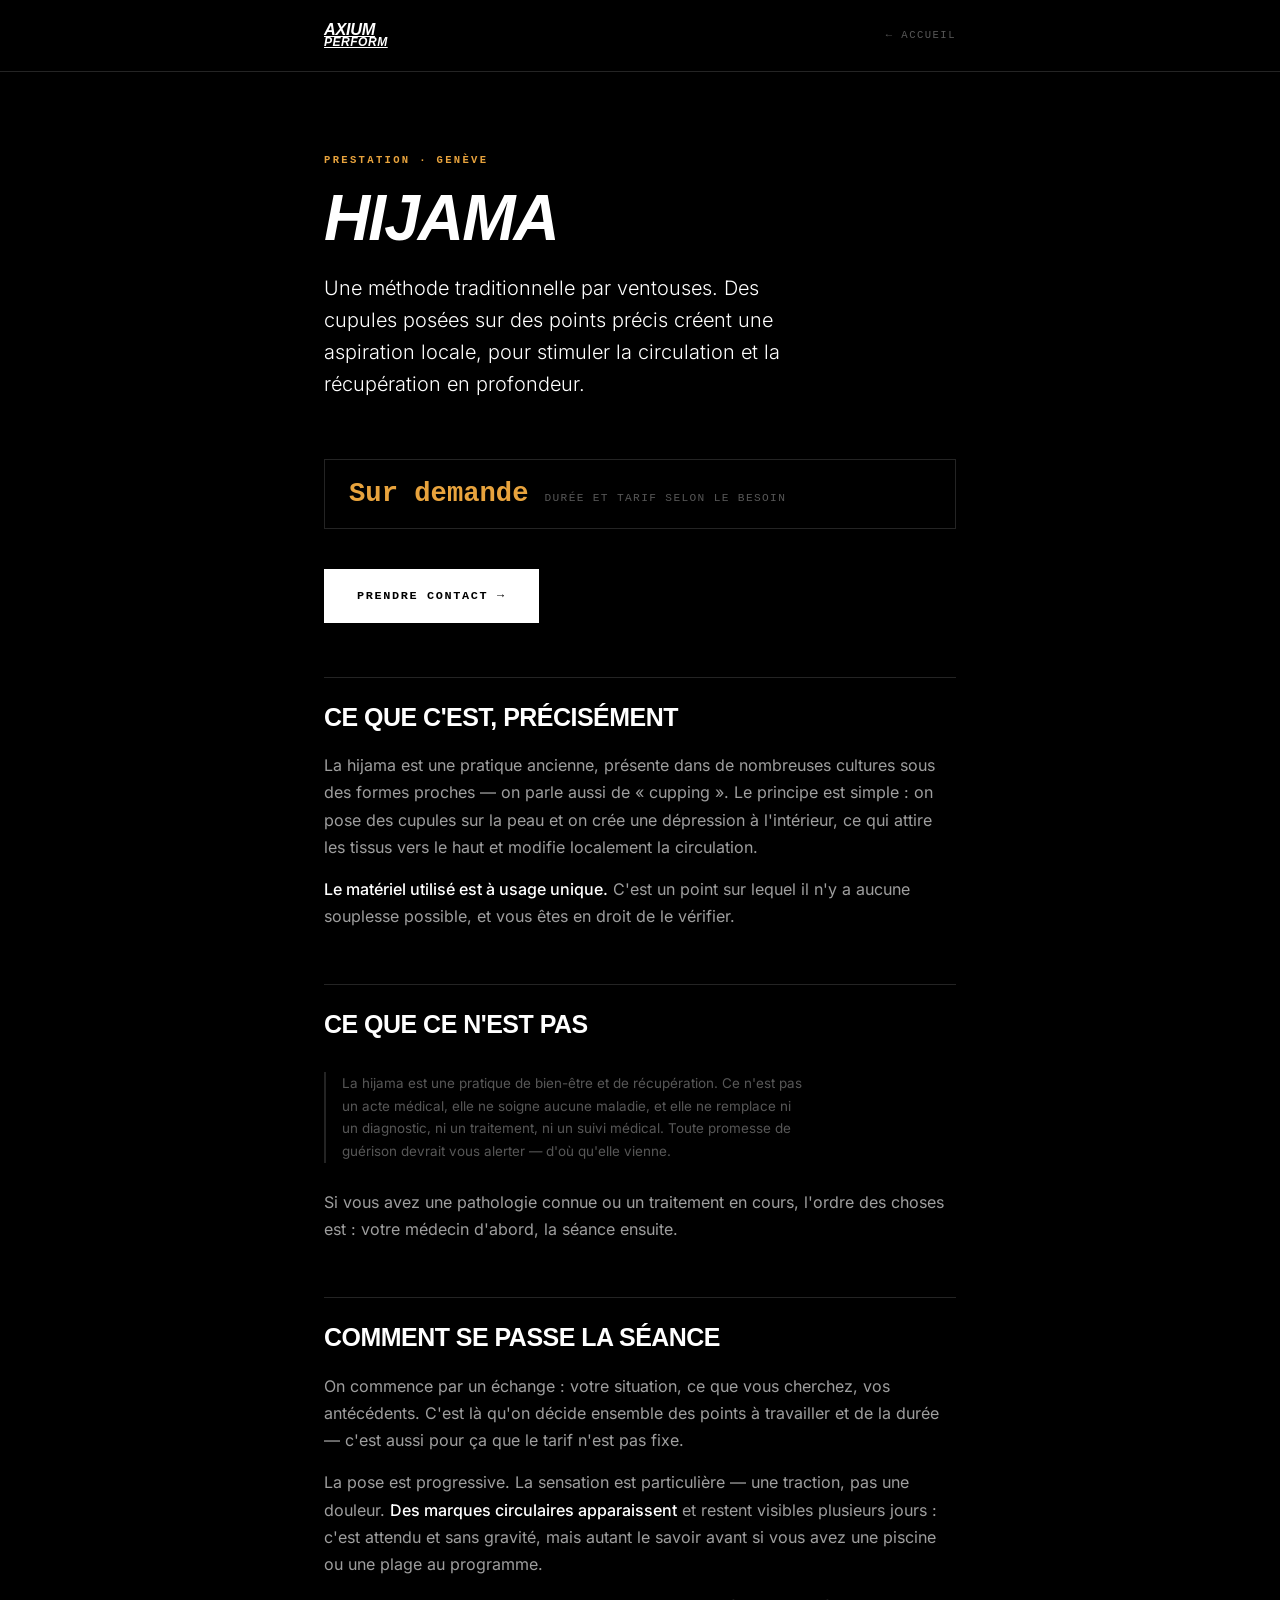
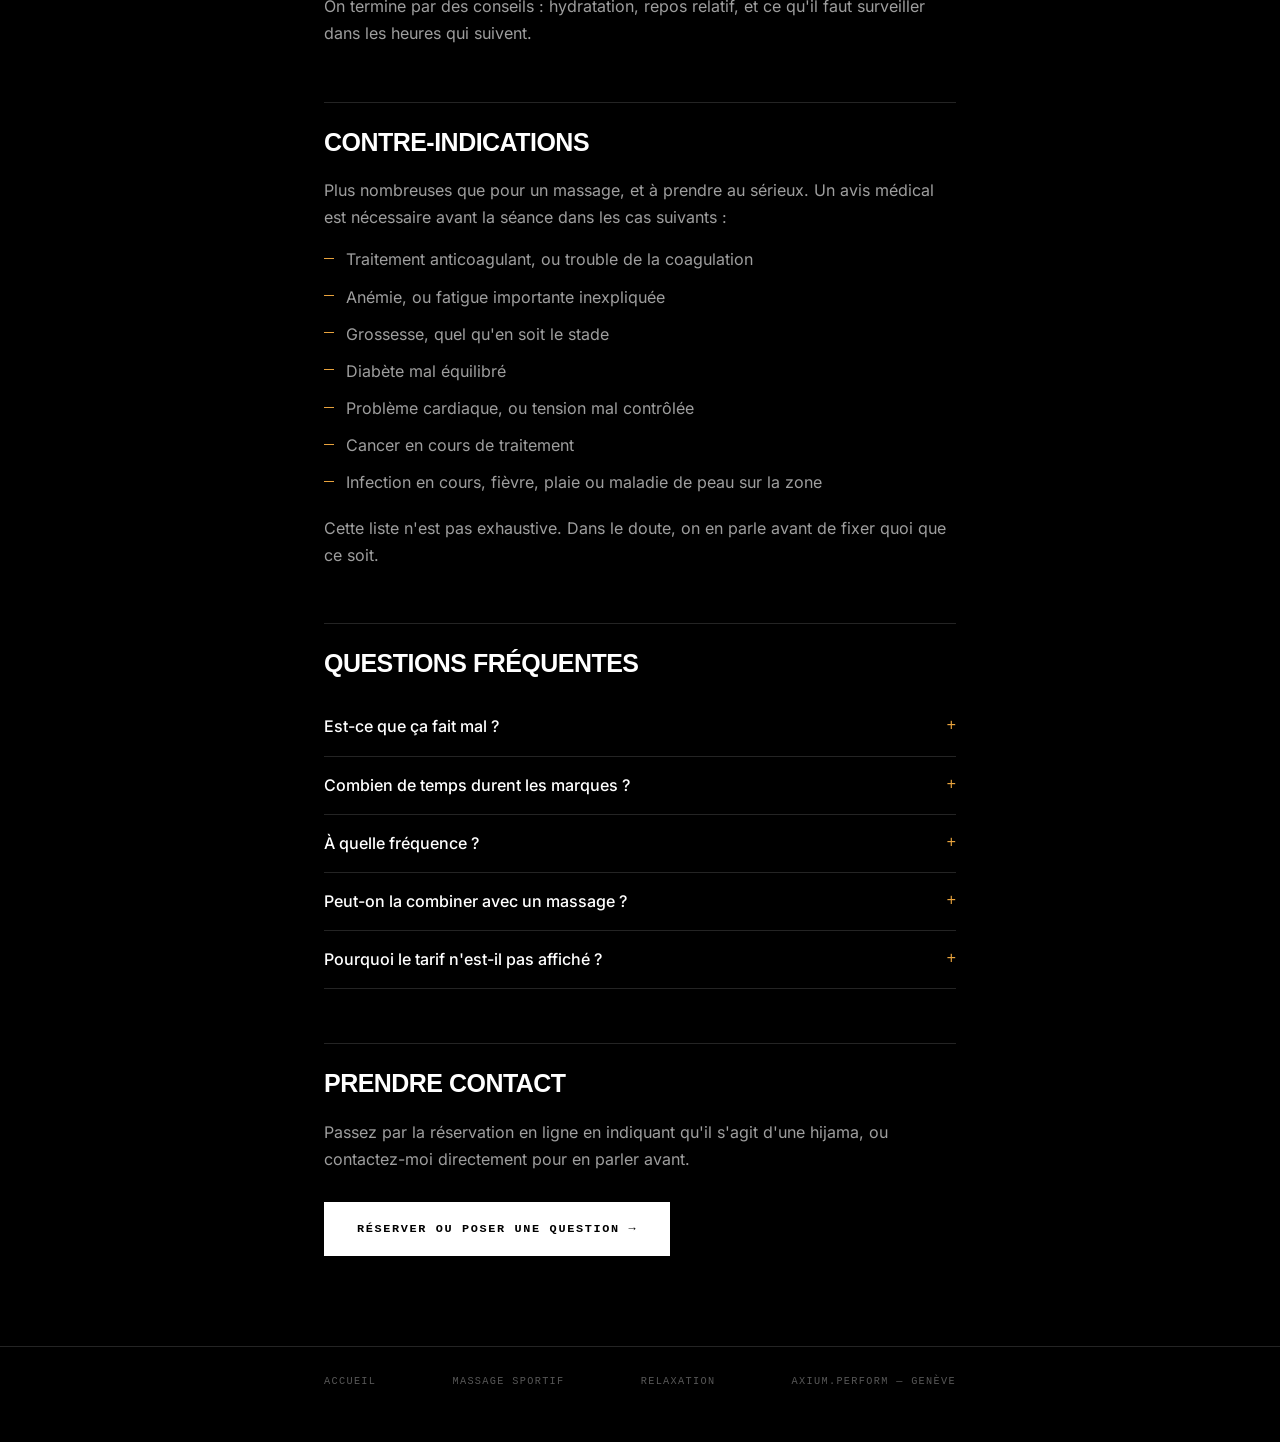
==== hijama.html @ 9465a258 "Applique 10 des 15 propositions retenues 01 · Forfait 5 massages à 180.– et 07 · déplacement à domic" ====
<!DOCTYPE html>
<html lang="fr">
<head>

<meta charset="UTF-8">
<meta name="viewport" content="width=device-width, initial-scale=1.0, viewport-fit=cover">
<meta name="description" content="Hijama à Genève — méthode traditionnelle par ventouses, matériel à usage unique, pour la circulation et la récupération en profondeur. Tarif sur demande.">
<meta name="theme-color" content="#000000">
<meta name="color-scheme" content="dark">

<title>Hijama à Genève — Axium.Perform</title>
<link rel="canonical" href="https://axium-perform.github.io/axium-perform/hijama.html">

<meta property="og:type" content="article">
<meta property="og:locale" content="fr_CH">
<meta property="og:site_name" content="Axium.Perform">
<meta property="og:title" content="Hijama à Genève — Axium.Perform">
<meta property="og:description" content="Méthode traditionnelle par ventouses, matériel à usage unique, pour la circulation et la récupération en profondeur.">

<link rel="icon" href="data:image/svg+xml,%3Csvg xmlns='http://www.w3.org/2000/svg' viewBox='0 0 32 32'%3E%3Crect width='32' height='32' rx='7' fill='%23000'/%3E%3Cpath d='M17.4 6.5 24 25.5h-4.3l-1.2-3.6h-6.6L14 18.2h3l-1.7-5.1-4.2 12.4H6.8L13.4 6.5h4Z' fill='%2340D2EC'/%3E%3C/svg%3E">
<link rel="stylesheet" href="fonts/fonts.css">
<link rel="stylesheet" href="page.css">

<style>
  /* La hijama porte l'ambre du chapitre correspondant sur l'accueil. */
  :root{ --accent:#E8A33D; }
</style>

</head>
<body>

<header class="top">
  <div class="wrap">
    <a class="mark" href="index.html" aria-label="Axium.Perform — accueil">Axium<span>Perform</span></a>
    <a class="back" href="index.html">← Accueil</a>
  </div>
</header>

<main class="wrap">

  <p class="kicker">Prestation · Genève</p>
  <h1>Hijama</h1>

  <p class="chapo">
    Une méthode traditionnelle par ventouses. Des cupules posées sur des points
    précis créent une aspiration locale, pour stimuler la circulation et la
    récupération en profondeur.
  </p>

  <div class="prix">
    <b>Sur demande</b>
    <span>Durée et tarif selon le besoin</span>
  </div>

  <a class="cta" href="index.html#chapitres">Prendre contact →</a>

  <h2>Ce que c'est, précisément</h2>
  <p>
    La hijama est une pratique ancienne, présente dans de nombreuses cultures sous
    des formes proches — on parle aussi de « cupping ». Le principe est simple :
    on pose des cupules sur la peau et on crée une dépression à l'intérieur, ce qui
    attire les tissus vers le haut et modifie localement la circulation.
  </p>
  <p>
    <strong>Le matériel utilisé est à usage unique.</strong> C'est un point sur lequel
    il n'y a aucune souplesse possible, et vous êtes en droit de le vérifier.
  </p>

  <h2>Ce que ce n'est pas</h2>
  <p class="note">
    La hijama est une pratique de bien-être et de récupération. Ce n'est pas un
    acte médical, elle ne soigne aucune maladie, et elle ne remplace ni un
    diagnostic, ni un traitement, ni un suivi médical. Toute promesse de guérison
    devrait vous alerter — d'où qu'elle vienne.
  </p>
  <p>
    Si vous avez une pathologie connue ou un traitement en cours, l'ordre des
    choses est : votre médecin d'abord, la séance ensuite.
  </p>

  <h2>Comment se passe la séance</h2>
  <p>
    On commence par un échange : votre situation, ce que vous cherchez, vos
    antécédents. C'est là qu'on décide ensemble des points à travailler et de la
    durée — c'est aussi pour ça que le tarif n'est pas fixe.
  </p>
  <p>
    La pose est progressive. La sensation est particulière — une traction, pas une
    douleur. <strong>Des marques circulaires apparaissent</strong> et restent
    visibles plusieurs jours : c'est attendu et sans gravité, mais autant le savoir
    avant si vous avez une piscine ou une plage au programme.
  </p>
  <p>
    On termine par des conseils : hydratation, repos relatif, et ce qu'il faut
    surveiller dans les heures qui suivent.
  </p>

  <h2>Contre-indications</h2>
  <p>
    Plus nombreuses que pour un massage, et à prendre au sérieux. Un avis médical
    est nécessaire avant la séance dans les cas suivants :
  </p>
  <ul class="points">
    <li>Traitement anticoagulant, ou trouble de la coagulation</li>
    <li>Anémie, ou fatigue importante inexpliquée</li>
    <li>Grossesse, quel qu'en soit le stade</li>
    <li>Diabète mal équilibré</li>
    <li>Problème cardiaque, ou tension mal contrôlée</li>
    <li>Cancer en cours de traitement</li>
    <li>Infection en cours, fièvre, plaie ou maladie de peau sur la zone</li>
  </ul>
  <p>
    Cette liste n'est pas exhaustive. Dans le doute, on en parle avant de fixer
    quoi que ce soit.
  </p>

  <h2>Questions fréquentes</h2>

  <details>
    <summary>Est-ce que ça fait mal ?</summary>
    <p>La sensation est inhabituelle plus que douloureuse : une traction de la peau, parfois un picotement. L'intensité est ajustée pendant la séance — vous dites, on adapte.</p>
  </details>

  <details>
    <summary>Combien de temps durent les marques ?</summary>
    <p>Généralement de trois à huit jours, en s'estompant progressivement. Leur teinte varie d'une personne à l'autre et d'une zone à l'autre.</p>
  </details>

  <details>
    <summary>À quelle fréquence ?</summary>
    <p>Bien moins souvent qu'un massage. On en discute selon votre situation ; il n'y a pas de rythme standard, et personne ne devrait vous en imposer un.</p>
  </details>

  <details>
    <summary>Peut-on la combiner avec un massage ?</summary>
    <p>Oui, et c'est fréquent. Le massage prépare et détend les tissus, la hijama travaille plus en profondeur. On construit la séance ensemble.</p>
  </details>

  <details>
    <summary>Pourquoi le tarif n'est-il pas affiché ?</summary>
    <p>Parce que la durée et le nombre de points varient beaucoup d'une personne à l'autre. Annoncer un prix fixe reviendrait soit à surfacturer les séances courtes, soit à bâcler les longues. Le tarif est donné avant la séance, jamais après.</p>
  </details>

  <h2>Prendre contact</h2>
  <p>
    Passez par la réservation en ligne en indiquant qu'il s'agit d'une hijama, ou
    contactez-moi directement pour en parler avant.
  </p>
  <a class="cta" href="index.html#chapitres">Réserver ou poser une question →</a>

</main>

<footer class="bas">
  <div class="wrap">
    <a href="index.html">Accueil</a>
    <a href="massage-sportif.html">Massage sportif</a>
    <a href="relaxation.html">Relaxation</a>
    <span>Axium.Perform — Genève</span>
  </div>
</footer>

<script type="application/ld+json">
{
  "@context":"https://schema.org",
  "@type":"Service",
  "name":"Hijama",
  "serviceType":"Hijama — thérapie par ventouses",
  "description":"Méthode traditionnelle par ventouses, matériel à usage unique, pour stimuler la circulation et la récupération en profondeur.",
  "areaServed":{"@type":"City","name":"Genève"},
  "provider":{
    "@type":"HealthAndBeautyBusiness",
    "name":"Axium.Perform",
    "address":{"@type":"PostalAddress","addressLocality":"Genève","addressCountry":"CH"}
  }
}
</script>

</body>
</html>
---- fonts/fonts.css ----
@font-face {
  font-family: 'Archivo';
  font-style: italic;
  font-weight: 800;
  font-stretch: 100%;
  font-display: swap;
  src: url(Archivo-800i-latin-ext.woff2) format('woff2');
  unicode-range: U+0100-02BA, U+02BD-02C5, U+02C7-02CC, U+02CE-02D7, U+02DD-02FF, U+0304, U+0308, U+0329, U+1D00-1DBF, U+1E00-1E9F, U+1EF2-1EFF, U+2020, U+20A0-20AB, U+20AD-20C0, U+2113, U+2C60-2C7F, U+A720-A7FF;
}
@font-face {
  font-family: 'Archivo';
  font-style: italic;
  font-weight: 800;
  font-stretch: 100%;
  font-display: swap;
  src: url(Archivo-800i-latin.woff2) format('woff2');
  unicode-range: U+0000-00FF, U+0131, U+0152-0153, U+02BB-02BC, U+02C6, U+02DA, U+02DC, U+0304, U+0308, U+0329, U+2000-206F, U+20AC, U+2122, U+2191, U+2193, U+2212, U+2215, U+FEFF, U+FFFD;
}
@font-face {
  font-family: 'Archivo';
  font-style: italic;
  font-weight: 900;
  font-stretch: 100%;
  font-display: swap;
  src: url(Archivo-800i-latin-ext.woff2) format('woff2');
  unicode-range: U+0100-02BA, U+02BD-02C5, U+02C7-02CC, U+02CE-02D7, U+02DD-02FF, U+0304, U+0308, U+0329, U+1D00-1DBF, U+1E00-1E9F, U+1EF2-1EFF, U+2020, U+20A0-20AB, U+20AD-20C0, U+2113, U+2C60-2C7F, U+A720-A7FF;
}
@font-face {
  font-family: 'Archivo';
  font-style: italic;
  font-weight: 900;
  font-stretch: 100%;
  font-display: swap;
  src: url(Archivo-800i-latin.woff2) format('woff2');
  unicode-range: U+0000-00FF, U+0131, U+0152-0153, U+02BB-02BC, U+02C6, U+02DA, U+02DC, U+0304, U+0308, U+0329, U+2000-206F, U+20AC, U+2122, U+2191, U+2193, U+2212, U+2215, U+FEFF, U+FFFD;
}
@font-face {
  font-family: 'Archivo';
  font-style: normal;
  font-weight: 600;
  font-stretch: 100%;
  font-display: swap;
  src: url(Archivo-600-latin-ext.woff2) format('woff2');
  unicode-range: U+0100-02BA, U+02BD-02C5, U+02C7-02CC, U+02CE-02D7, U+02DD-02FF, U+0304, U+0308, U+0329, U+1D00-1DBF, U+1E00-1E9F, U+1EF2-1EFF, U+2020, U+20A0-20AB, U+20AD-20C0, U+2113, U+2C60-2C7F, U+A720-A7FF;
}
@font-face {
  font-family: 'Archivo';
  font-style: normal;
  font-weight: 600;
  font-stretch: 100%;
  font-display: swap;
  src: url(Archivo-600-latin.woff2) format('woff2');
  unicode-range: U+0000-00FF, U+0131, U+0152-0153, U+02BB-02BC, U+02C6, U+02DA, U+02DC, U+0304, U+0308, U+0329, U+2000-206F, U+20AC, U+2122, U+2191, U+2193, U+2212, U+2215, U+FEFF, U+FFFD;
}
@font-face {
  font-family: 'Archivo';
  font-style: normal;
  font-weight: 700;
  font-stretch: 100%;
  font-display: swap;
  src: url(Archivo-600-latin-ext.woff2) format('woff2');
  unicode-range: U+0100-02BA, U+02BD-02C5, U+02C7-02CC, U+02CE-02D7, U+02DD-02FF, U+0304, U+0308, U+0329, U+1D00-1DBF, U+1E00-1E9F, U+1EF2-1EFF, U+2020, U+20A0-20AB, U+20AD-20C0, U+2113, U+2C60-2C7F, U+A720-A7FF;
}
@font-face {
  font-family: 'Archivo';
  font-style: normal;
  font-weight: 700;
  font-stretch: 100%;
  font-display: swap;
  src: url(Archivo-600-latin.woff2) format('woff2');
  unicode-range: U+0000-00FF, U+0131, U+0152-0153, U+02BB-02BC, U+02C6, U+02DA, U+02DC, U+0304, U+0308, U+0329, U+2000-206F, U+20AC, U+2122, U+2191, U+2193, U+2212, U+2215, U+FEFF, U+FFFD;
}
@font-face {
  font-family: 'Inter';
  font-style: normal;
  font-weight: 300;
  font-display: swap;
  src: url(Inter-300-latin-ext.woff2) format('woff2');
  unicode-range: U+0100-02BA, U+02BD-02C5, U+02C7-02CC, U+02CE-02D7, U+02DD-02FF, U+0304, U+0308, U+0329, U+1D00-1DBF, U+1E00-1E9F, U+1EF2-1EFF, U+2020, U+20A0-20AB, U+20AD-20C0, U+2113, U+2C60-2C7F, U+A720-A7FF;
}
@font-face {
  font-family: 'Inter';
  font-style: normal;
  font-weight: 300;
  font-display: swap;
  src: url(Inter-300-latin.woff2) format('woff2');
  unicode-range: U+0000-00FF, U+0131, U+0152-0153, U+02BB-02BC, U+02C6, U+02DA, U+02DC, U+0304, U+0308, U+0329, U+2000-206F, U+20AC, U+2122, U+2191, U+2193, U+2212, U+2215, U+FEFF, U+FFFD;
}
@font-face {
  font-family: 'Inter';
  font-style: normal;
  font-weight: 400;
  font-display: swap;
  src: url(Inter-300-latin-ext.woff2) format('woff2');
  unicode-range: U+0100-02BA, U+02BD-02C5, U+02C7-02CC, U+02CE-02D7, U+02DD-02FF, U+0304, U+0308, U+0329, U+1D00-1DBF, U+1E00-1E9F, U+1EF2-1EFF, U+2020, U+20A0-20AB, U+20AD-20C0, U+2113, U+2C60-2C7F, U+A720-A7FF;
}
@font-face {
  font-family: 'Inter';
  font-style: normal;
  font-weight: 400;
  font-display: swap;
  src: url(Inter-300-latin.woff2) format('woff2');
  unicode-range: U+0000-00FF, U+0131, U+0152-0153, U+02BB-02BC, U+02C6, U+02DA, U+02DC, U+0304, U+0308, U+0329, U+2000-206F, U+20AC, U+2122, U+2191, U+2193, U+2212, U+2215, U+FEFF, U+FFFD;
}
@font-face {
  font-family: 'Inter';
  font-style: normal;
  font-weight: 500;
  font-display: swap;
  src: url(Inter-300-latin-ext.woff2) format('woff2');
  unicode-range: U+0100-02BA, U+02BD-02C5, U+02C7-02CC, U+02CE-02D7, U+02DD-02FF, U+0304, U+0308, U+0329, U+1D00-1DBF, U+1E00-1E9F, U+1EF2-1EFF, U+2020, U+20A0-20AB, U+20AD-20C0, U+2113, U+2C60-2C7F, U+A720-A7FF;
}
@font-face {
  font-family: 'Inter';
  font-style: normal;
  font-weight: 500;
  font-display: swap;
  src: url(Inter-300-latin.woff2) format('woff2');
  unicode-range: U+0000-00FF, U+0131, U+0152-0153, U+02BB-02BC, U+02C6, U+02DA, U+02DC, U+0304, U+0308, U+0329, U+2000-206F, U+20AC, U+2122, U+2191, U+2193, U+2212, U+2215, U+FEFF, U+FFFD;
}
@font-face {
  font-family: 'Space Mono';
  font-style: normal;
  font-weight: 400;
  font-display: swap;
  src: url(SpaceMono-400-latin-ext.woff2) format('woff2');
  unicode-range: U+0100-02BA, U+02BD-02C5, U+02C7-02CC, U+02CE-02D7, U+02DD-02FF, U+0304, U+0308, U+0329, U+1D00-1DBF, U+1E00-1E9F, U+1EF2-1EFF, U+2020, U+20A0-20AB, U+20AD-20C0, U+2113, U+2C60-2C7F, U+A720-A7FF;
}
@font-face {
  font-family: 'Space Mono';
  font-style: normal;
  font-weight: 400;
  font-display: swap;
  src: url(SpaceMono-400-latin.woff2) format('woff2');
  unicode-range: U+0000-00FF, U+0131, U+0152-0153, U+02BB-02BC, U+02C6, U+02DA, U+02DC, U+0304, U+0308, U+0329, U+2000-206F, U+20AC, U+2122, U+2191, U+2193, U+2212, U+2215, U+FEFF, U+FFFD;
}
@font-face {
  font-family: 'Space Mono';
  font-style: normal;
  font-weight: 700;
  font-display: swap;
  src: url(SpaceMono-700-latin-ext.woff2) format('woff2');
  unicode-range: U+0100-02BA, U+02BD-02C5, U+02C7-02CC, U+02CE-02D7, U+02DD-02FF, U+0304, U+0308, U+0329, U+1D00-1DBF, U+1E00-1E9F, U+1EF2-1EFF, U+2020, U+20A0-20AB, U+20AD-20C0, U+2113, U+2C60-2C7F, U+A720-A7FF;
}
@font-face {
  font-family: 'Space Mono';
  font-style: normal;
  font-weight: 700;
  font-display: swap;
  src: url(SpaceMono-700-latin.woff2) format('woff2');
  unicode-range: U+0000-00FF, U+0131, U+0152-0153, U+02BB-02BC, U+02C6, U+02DA, U+02DC, U+0304, U+0308, U+0329, U+2000-206F, U+20AC, U+2122, U+2191, U+2193, U+2212, U+2215, U+FEFF, U+FFFD;
}
---- page.css ----
/* ═══════════════════════════════════════════════════════════════════
   AXIUM.PERFORM — PAGES DE CONTENU
   ───────────────────────────────────────────────────────────────────
   La page d'accueil est une bobine de chapitres : spectaculaire, mais
   inadaptée à du texte qu'on lit et que Google doit indexer.

   Ces pages-ci font l'inverse : un article qui se lit de haut en bas,
   dans la même palette et les mêmes polices, sans mécanique de scroll.
   Une par prestation, pour exister sur « massage sportif Genève » et
   « hijama Genève » — des recherches où « Axium » n'apparaît jamais.
   ═══════════════════════════════════════════════════════════════════ */

:root{
  --noir:#000000;
  --blanc:#FFFFFF;
  --gris:rgba(255,255,255,0.62);
  --gris-faible:rgba(255,255,255,0.34);
  --ligne:rgba(255,255,255,0.14);
  --accent:#40D2EC;
  --ease:cubic-bezier(0.22,1,0.36,1);
  --marge:clamp(20px,5vw,64px);
}

*,*::before,*::after{ margin:0; padding:0; box-sizing:border-box; }

html{ background:var(--noir); scroll-behavior:smooth; }

body{
  font-family:'Inter',system-ui,sans-serif;
  font-weight:400;
  background:var(--noir);
  color:var(--blanc);
  line-height:1.7;
  -webkit-font-smoothing:antialiased;
}

img{ display:block; max-width:100%; }
a{ color:inherit; }
ul{ list-style:none; }
::selection{ background:var(--blanc); color:var(--noir); }

a:focus-visible,
button:focus-visible,
summary:focus-visible{ outline:2px solid var(--accent); outline-offset:4px; }

.wrap{ max-width:760px; margin-inline:auto; padding:0 var(--marge); }

/* ── En-tête ── */
.top{
  border-bottom:1px solid var(--ligne);
  padding:22px 0;
  margin-bottom:clamp(44px,7vw,80px);
}
.top .wrap{ display:flex; align-items:center; justify-content:space-between; gap:18px; }

.mark{
  font-family:'Archivo',sans-serif;
  font-style:italic; font-weight:900;
  font-size:1.02rem; line-height:.95;
  text-transform:uppercase; letter-spacing:-0.02em;
}
.mark span{ display:block; font-size:.74em; letter-spacing:.04em; }

.back{
  font-family:'Space Mono',monospace;
  font-size:.66rem; letter-spacing:.14em; text-transform:uppercase;
  color:var(--gris-faible);
  text-decoration:none;
  transition:color .3s var(--ease);
}
.back:hover{ color:var(--blanc); }

/* ── Article ── */
.kicker{
  font-family:'Space Mono',monospace;
  font-weight:700; font-size:.66rem;
  letter-spacing:.22em; text-transform:uppercase;
  color:var(--accent);
  margin-bottom:18px;
}

h1{
  font-family:'Archivo',sans-serif;
  font-style:italic; font-weight:900;
  font-size:clamp(2.3rem,8vw,4rem);
  line-height:.94;
  letter-spacing:-0.03em;
  text-transform:uppercase;
  margin-bottom:24px;
  text-wrap:balance;
}

.chapo{
  font-size:clamp(1.06rem,2.4vw,1.24rem);
  font-weight:300;
  line-height:1.62;
  color:var(--blanc);
  margin-bottom:clamp(38px,6vw,58px);
  max-width:38ch;
}

h2{
  font-family:'Archivo',sans-serif;
  font-weight:700;
  font-size:clamp(1.24rem,3.2vw,1.56rem);
  letter-spacing:-0.02em;
  text-transform:uppercase;
  margin:clamp(38px,5vw,54px) 0 14px;
  padding-top:18px;
  border-top:1px solid var(--ligne);
}

p{ color:var(--gris); margin-bottom:15px; max-width:64ch; }
p strong{ color:var(--blanc); font-weight:500; }

.points{ display:grid; gap:10px; margin:6px 0 18px; }
.points li{
  position:relative;
  padding-left:22px;
  color:var(--gris);
  max-width:62ch;
}
.points li::before{
  content:'';
  position:absolute; left:0; top:.72em;
  width:10px; height:1px;
  background:var(--accent);
}

/* ── Prix ── */
.prix{
  display:flex; align-items:baseline; gap:16px; flex-wrap:wrap;
  border:1px solid var(--ligne);
  padding:20px 24px;
  margin:26px 0;
}
.prix b{
  font-family:'Space Mono',monospace;
  font-size:1.7rem; font-weight:700;
  color:var(--accent);
  font-variant-numeric:tabular-nums;
  line-height:1;
}
.prix span{
  font-family:'Space Mono',monospace;
  font-size:.7rem; letter-spacing:.12em; text-transform:uppercase;
  color:var(--gris-faible);
}

/* ── Questions ── */
details{ border-bottom:1px solid var(--ligne); }
summary{
  display:flex; align-items:center; justify-content:space-between; gap:16px;
  padding:15px 0; cursor:pointer; list-style:none;
  font-weight:500;
}
summary::-webkit-details-marker{ display:none; }
summary::after{ content:'+'; font-family:'Space Mono',monospace; color:var(--accent); }
details[open] summary::after{ content:'–'; }
details p{ padding-bottom:15px; font-size:.95rem; font-weight:300; }

/* ── Appel à l'action ── */
.cta{
  display:inline-flex; align-items:center; gap:12px;
  margin:14px 0 0;
  padding:16px 32px;
  background:var(--blanc); color:var(--noir);
  font-family:'Space Mono',monospace;
  font-weight:700; font-size:.74rem;
  letter-spacing:.14em; text-transform:uppercase;
  border:1px solid var(--blanc);
  text-decoration:none;
  transition:background .35s var(--ease), color .35s var(--ease);
}
.cta:hover{ background:transparent; color:var(--blanc); }

/* ── Pied ── */
.bas{
  margin-top:clamp(56px,8vw,90px);
  border-top:1px solid var(--ligne);
  padding:26px 0 50px;
}
.bas .wrap{ display:flex; flex-wrap:wrap; gap:12px 26px; justify-content:space-between; }
.bas a, .bas span{
  font-family:'Space Mono',monospace;
  font-size:.64rem; letter-spacing:.13em; text-transform:uppercase;
  color:var(--gris-faible);
  text-decoration:none;
}
.bas a:hover{ color:var(--blanc); }

.note{
  font-size:.84rem;
  color:var(--gris-faible);
  border-left:2px solid var(--ligne);
  padding-left:16px;
  margin:26px 0;
  max-width:60ch;
}

@media (prefers-reduced-motion:reduce){
  html{ scroll-behavior:auto; }
  *{ transition:none !important; animation:none !important; }
}
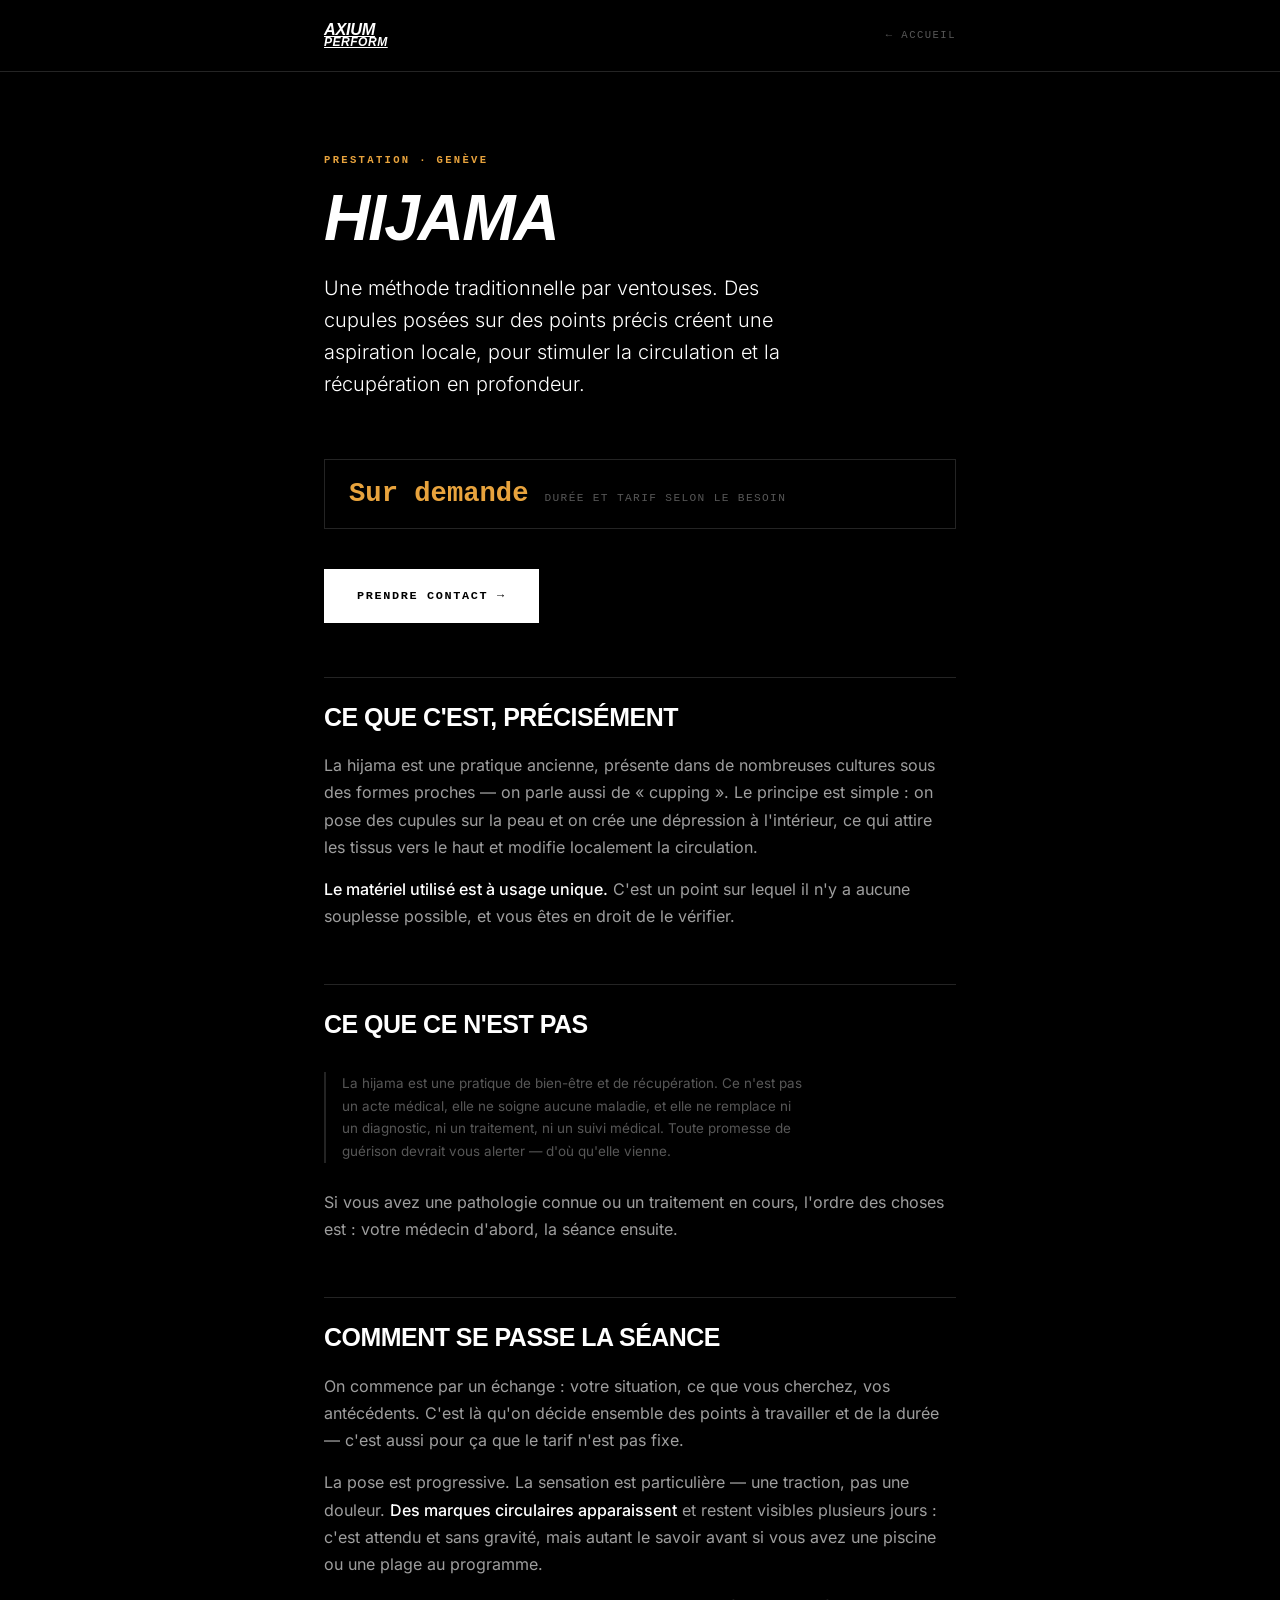
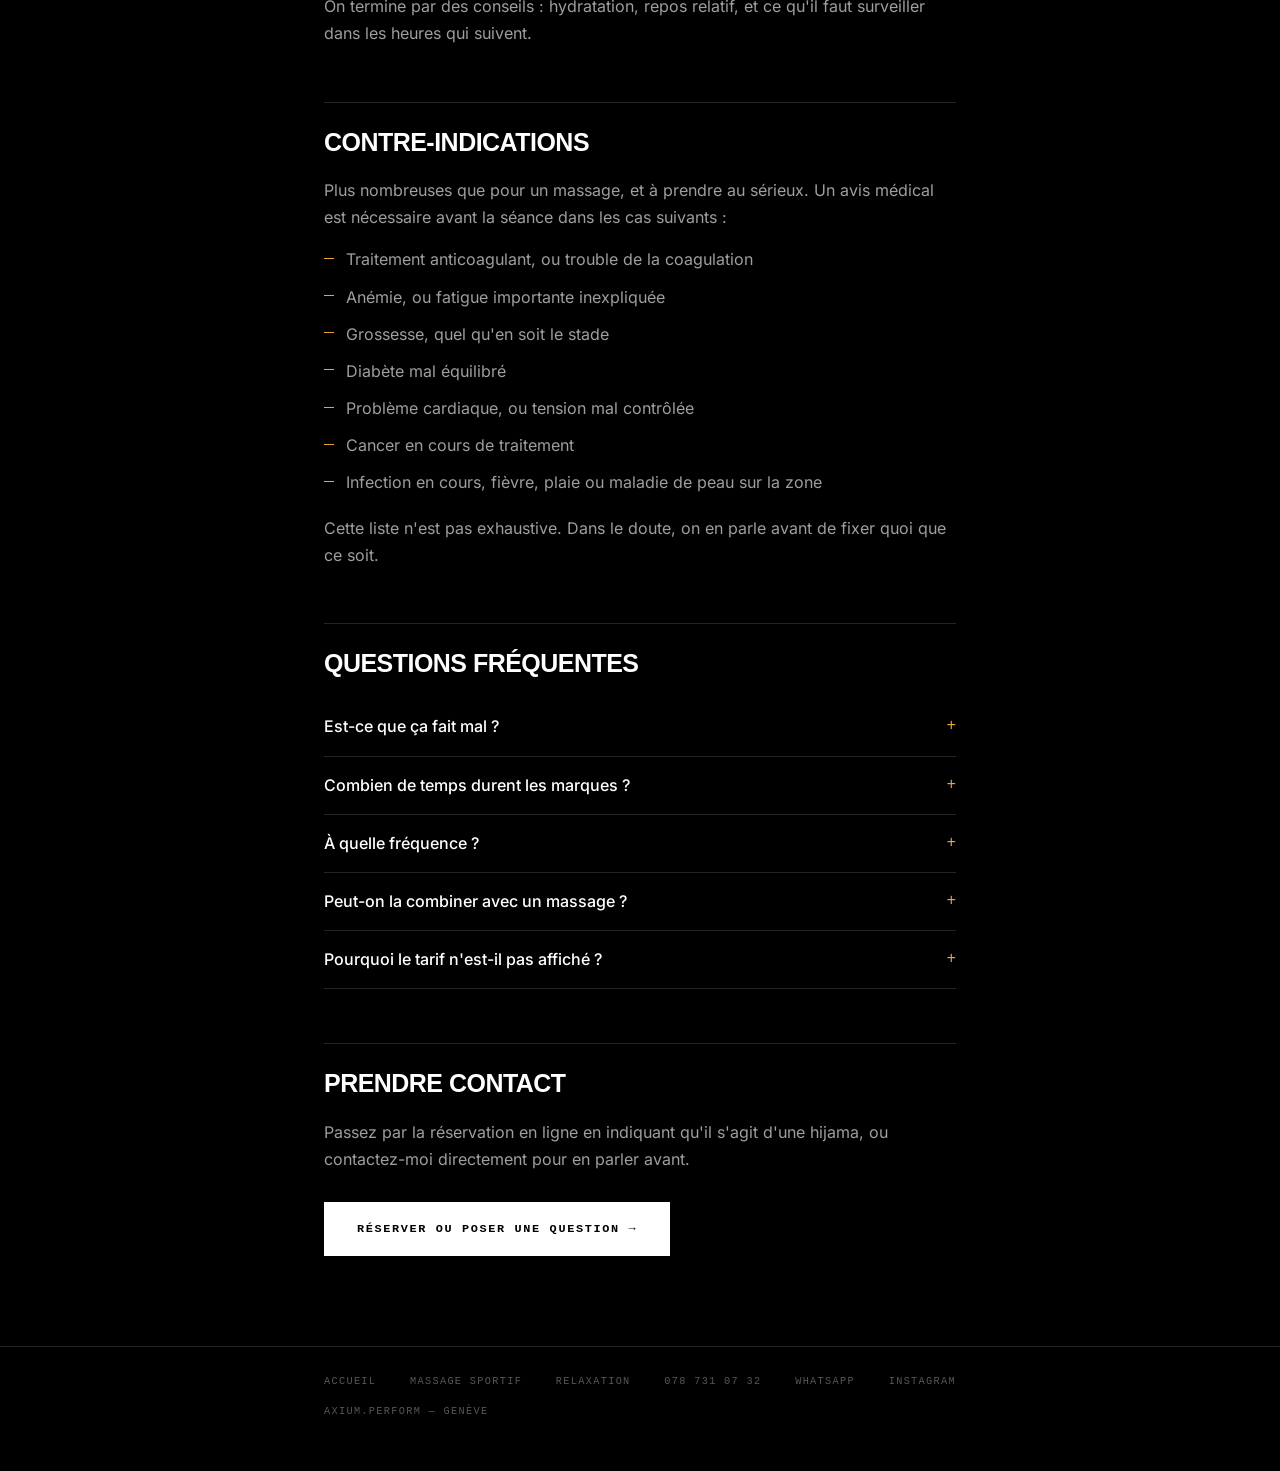
==== commit 9a9d14cb: "Branche le téléphone, WhatsApp, Instagram et Cal.com 03 · Téléphone cliquable — 078 731 07 32, en te" ====
--- a/hijama.html
+++ b/hijama.html
@@ -52,7 +52,7 @@
     <span>Durée et tarif selon le besoin</span>
   </div>
 
-  <a class="cta" href="index.html#chapitres">Prendre contact →</a>
+  <a class="cta" href="https://cal.com/axium.perform" target="_blank" rel="noopener">Prendre contact →</a>
 
   <h2>Ce que c'est, précisément</h2>
   <p>
@@ -146,7 +146,7 @@
     Passez par la réservation en ligne en indiquant qu'il s'agit d'une hijama, ou
     contactez-moi directement pour en parler avant.
   </p>
-  <a class="cta" href="index.html#chapitres">Réserver ou poser une question →</a>
+  <a class="cta" href="https://cal.com/axium.perform" target="_blank" rel="noopener">Réserver ou poser une question →</a>
 
 </main>
 
@@ -155,6 +155,9 @@
     <a href="index.html">Accueil</a>
     <a href="massage-sportif.html">Massage sportif</a>
     <a href="relaxation.html">Relaxation</a>
+    <a href="tel:+41787310732">078 731 07 32</a>
+    <a href="https://wa.me/41787310732" target="_blank" rel="noopener">WhatsApp</a>
+    <a href="https://www.instagram.com/axium.perform" target="_blank" rel="noopener">Instagram</a>
     <span>Axium.Perform — Genève</span>
   </div>
 </footer>
@@ -170,6 +173,7 @@
   "provider":{
     "@type":"HealthAndBeautyBusiness",
     "name":"Axium.Perform",
+    "telephone":"+41787310732",
     "address":{"@type":"PostalAddress","addressLocality":"Genève","addressCountry":"CH"}
   }
 }
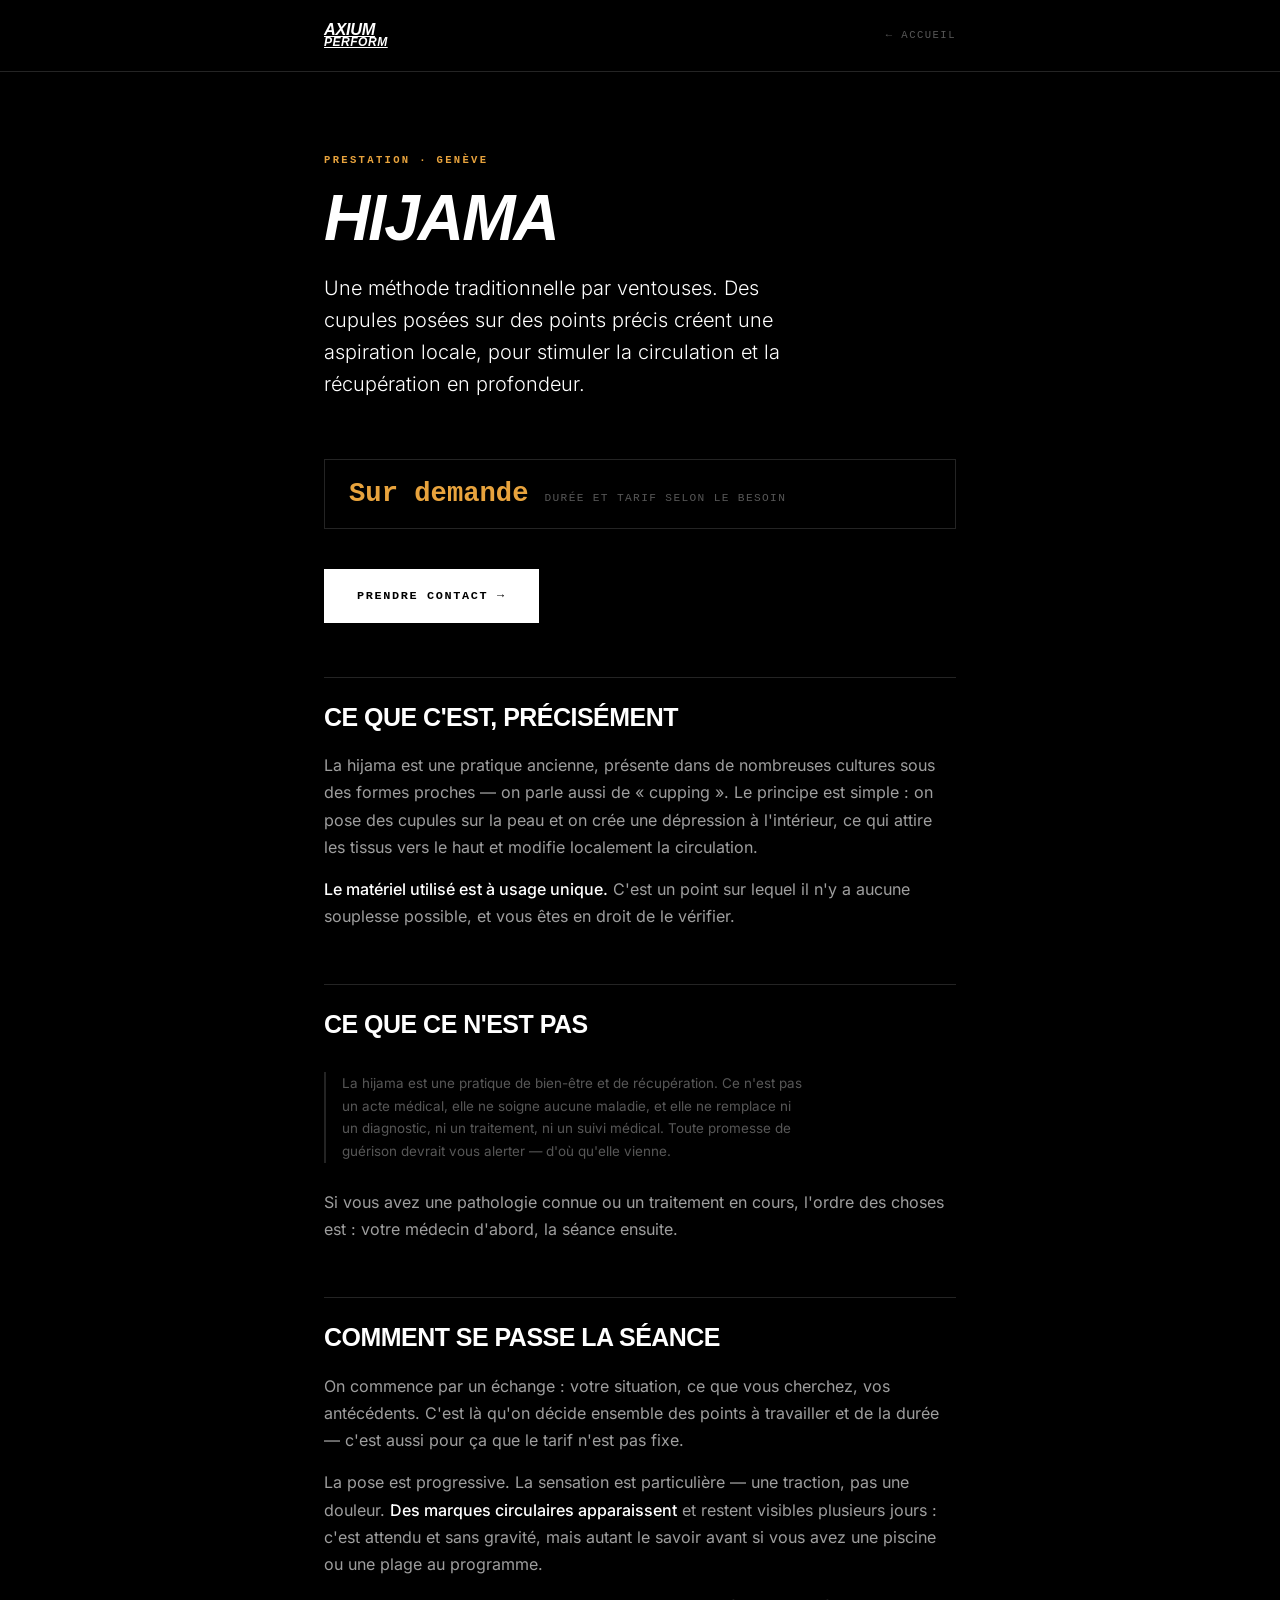
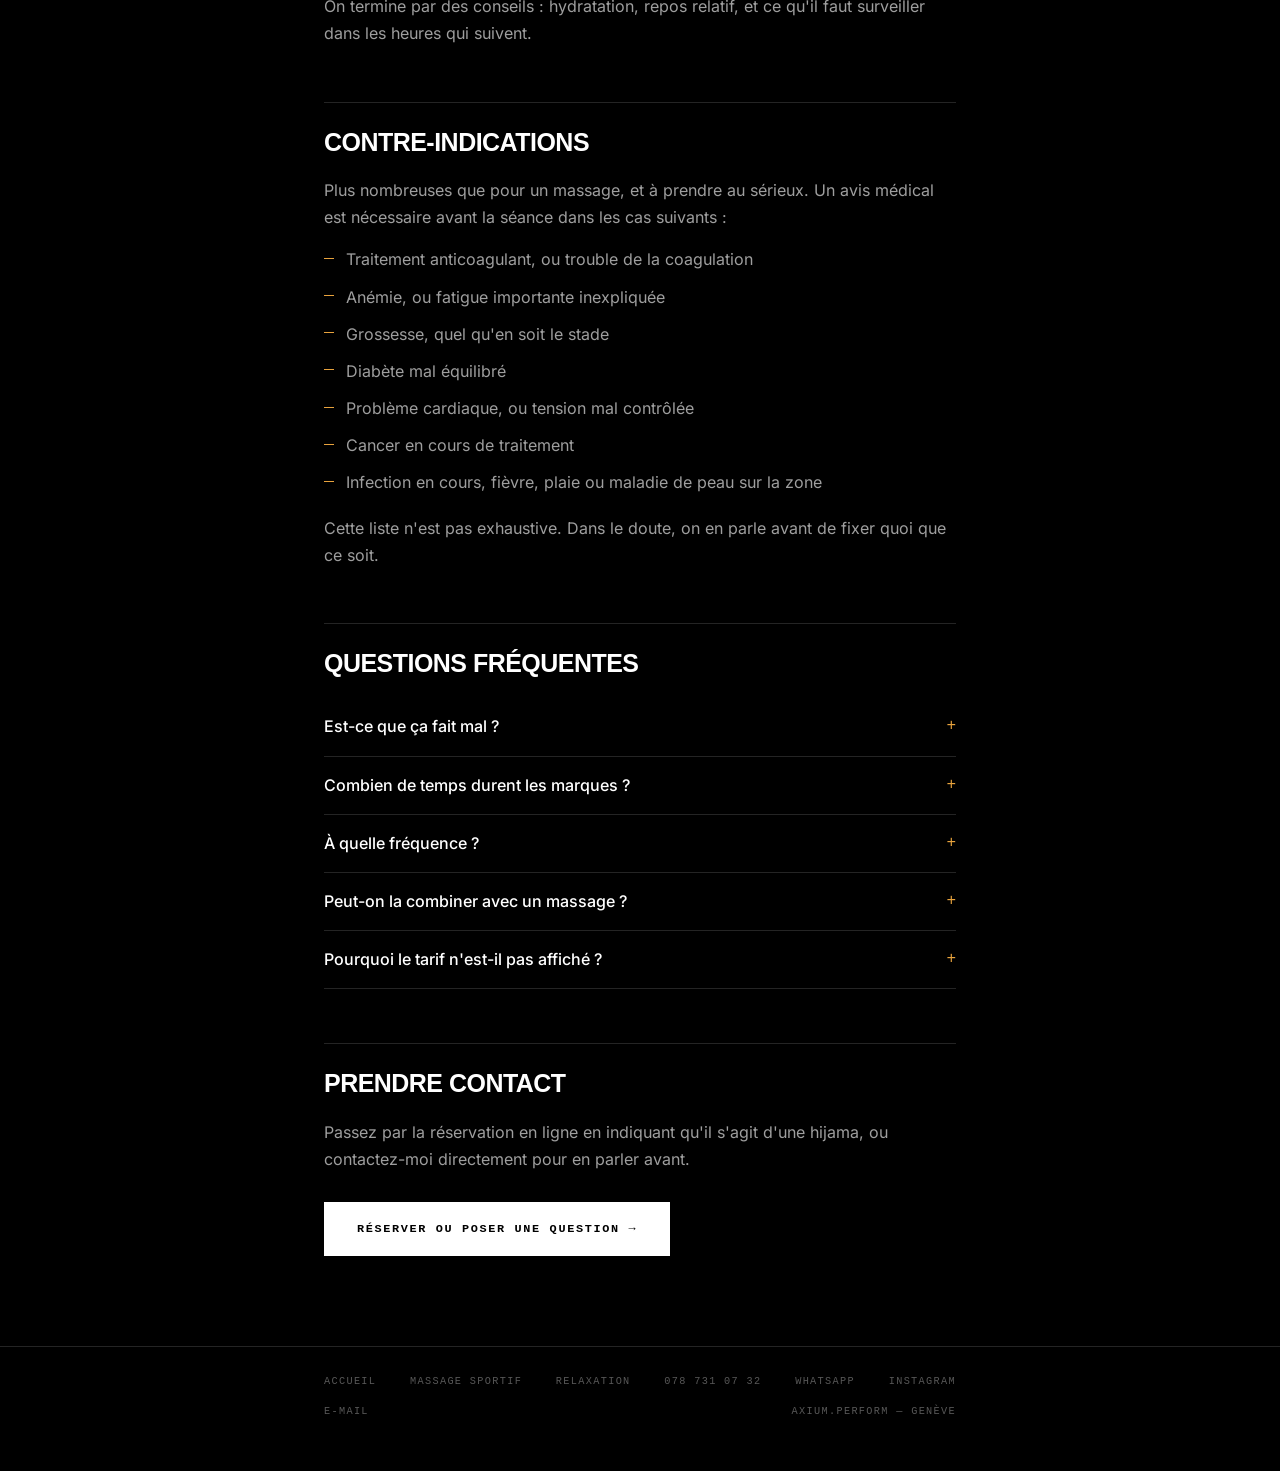
==== commit f52ca408: "Ajoute l'e-mail et branche la lettre d'information 49 · Lettre d'information, volontairement sans se" ====
--- a/hijama.html
+++ b/hijama.html
@@ -158,6 +158,7 @@
     <a href="tel:+41787310732">078 731 07 32</a>
     <a href="https://wa.me/41787310732" target="_blank" rel="noopener">WhatsApp</a>
     <a href="https://www.instagram.com/axium.perform" target="_blank" rel="noopener">Instagram</a>
+    <a href="mailto:axium.perform@gmail.com">E-mail</a>
     <span>Axium.Perform — Genève</span>
   </div>
 </footer>
@@ -174,6 +175,7 @@
     "@type":"HealthAndBeautyBusiness",
     "name":"Axium.Perform",
     "telephone":"+41787310732",
+    "email":"axium.perform@gmail.com",
     "address":{"@type":"PostalAddress","addressLocality":"Genève","addressCountry":"CH"}
   }
 }
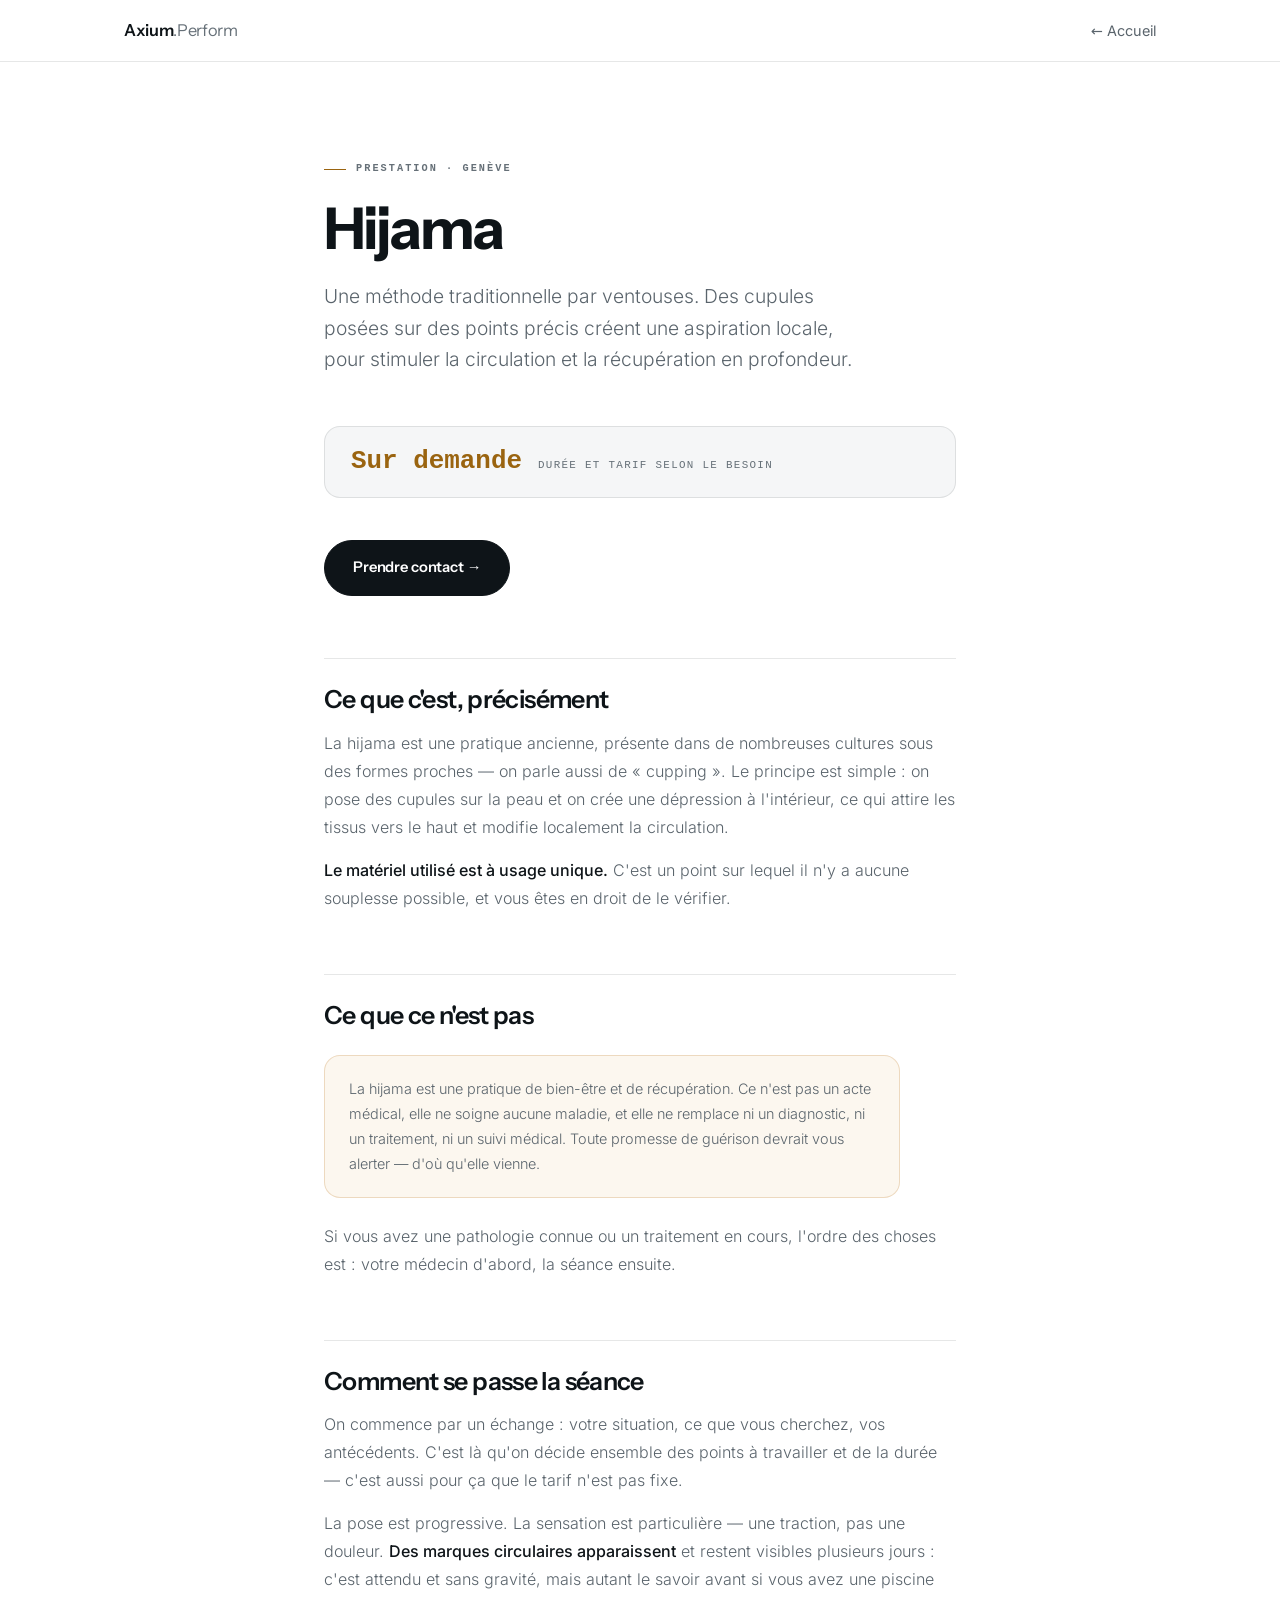
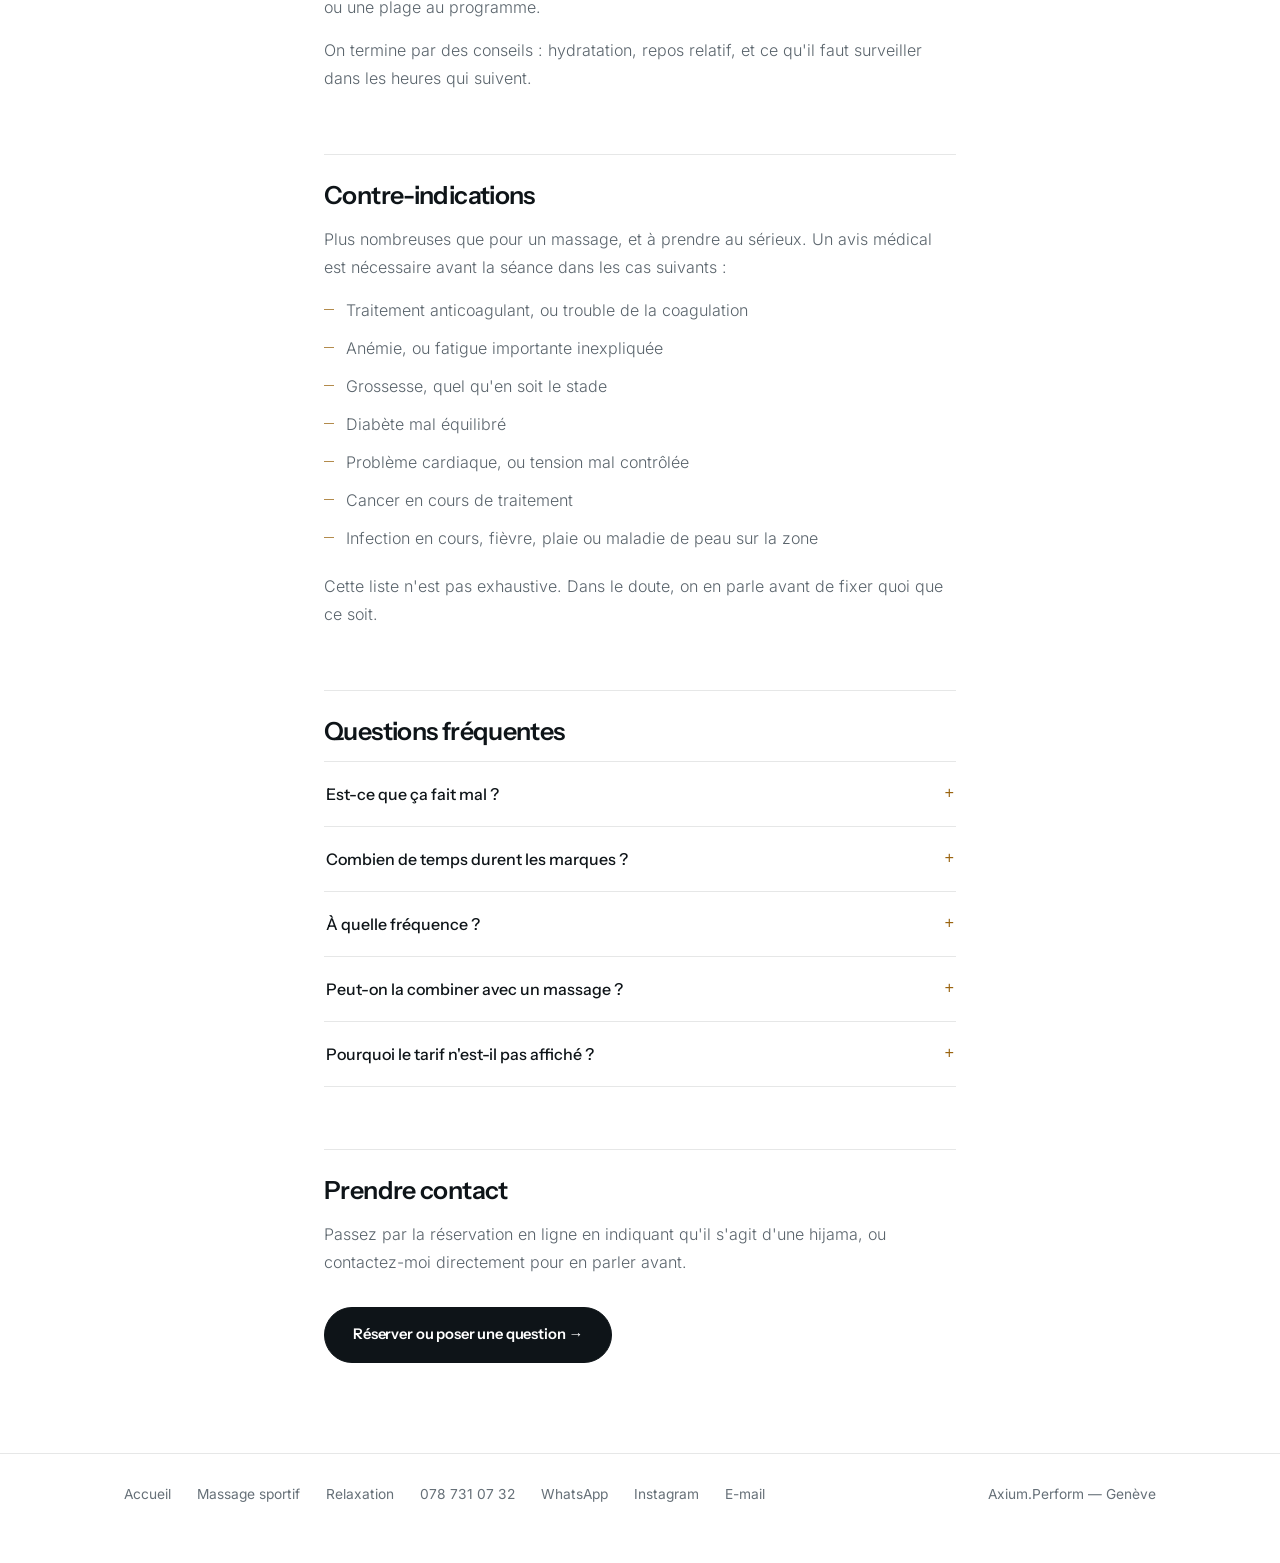
==== commit 5ef4324f: "Bascule le site en clair, bleu réservé aux détails Le blanc domine désormais : sections en blanc pur" ====
--- a/hijama.html
+++ b/hijama.html
@@ -5,8 +5,8 @@
 <meta charset="UTF-8">
 <meta name="viewport" content="width=device-width, initial-scale=1.0, viewport-fit=cover">
 <meta name="description" content="Hijama à Genève — méthode traditionnelle par ventouses, matériel à usage unique, pour la circulation et la récupération en profondeur. Tarif sur demande.">
-<meta name="theme-color" content="#000000">
-<meta name="color-scheme" content="dark">
+<meta name="theme-color" content="#FFFFFF">
+<meta name="color-scheme" content="light">
 
 <title>Hijama à Genève — Axium.Perform</title>
 <link rel="canonical" href="https://axium-perform.github.io/axium-perform/hijama.html">
@@ -17,13 +17,13 @@
 <meta property="og:title" content="Hijama à Genève — Axium.Perform">
 <meta property="og:description" content="Méthode traditionnelle par ventouses, matériel à usage unique, pour la circulation et la récupération en profondeur.">
 
-<link rel="icon" href="data:image/svg+xml,%3Csvg xmlns='http://www.w3.org/2000/svg' viewBox='0 0 32 32'%3E%3Crect width='32' height='32' rx='7' fill='%23000'/%3E%3Cpath d='M17.4 6.5 24 25.5h-4.3l-1.2-3.6h-6.6L14 18.2h3l-1.7-5.1-4.2 12.4H6.8L13.4 6.5h4Z' fill='%2340D2EC'/%3E%3C/svg%3E">
+<link rel="icon" href="data:image/svg+xml,%3Csvg xmlns='http://www.w3.org/2000/svg' viewBox='0 0 32 32'%3E%3Crect width='32' height='32' rx='7' fill='%23FFF'/%3E%3Cpath d='M17.4 6.5 24 25.5h-4.3l-1.2-3.6h-6.6L14 18.2h3l-1.7-5.1-4.2 12.4H6.8L13.4 6.5h4Z' fill='%230E7C99'/%3E%3C/svg%3E">
 <link rel="stylesheet" href="fonts/fonts.css">
 <link rel="stylesheet" href="page.css">
 
 <style>
   /* La hijama porte l'ambre du chapitre correspondant sur l'accueil. */
-  :root{ --accent:#E8A33D; }
+  :root{ --accent:#9A6410; }
 </style>
 
 </head>
--- a/fonts/fonts.css
+++ b/fonts/fonts.css
@@ -1,73 +1,73 @@
 @font-face {
-  font-family: 'Archivo';
-  font-style: italic;
-  font-weight: 800;
+  font-family: 'Instrument Sans';
+  font-style: normal;
+  font-weight: 400;
   font-stretch: 100%;
   font-display: swap;
-  src: url(Archivo-800i-latin-ext.woff2) format('woff2');
+  src: url(InstrumentSans-400-latin-ext.woff2) format('woff2');
   unicode-range: U+0100-02BA, U+02BD-02C5, U+02C7-02CC, U+02CE-02D7, U+02DD-02FF, U+0304, U+0308, U+0329, U+1D00-1DBF, U+1E00-1E9F, U+1EF2-1EFF, U+2020, U+20A0-20AB, U+20AD-20C0, U+2113, U+2C60-2C7F, U+A720-A7FF;
 }
 @font-face {
-  font-family: 'Archivo';
-  font-style: italic;
-  font-weight: 800;
+  font-family: 'Instrument Sans';
+  font-style: normal;
+  font-weight: 400;
   font-stretch: 100%;
   font-display: swap;
-  src: url(Archivo-800i-latin.woff2) format('woff2');
+  src: url(InstrumentSans-400-latin.woff2) format('woff2');
   unicode-range: U+0000-00FF, U+0131, U+0152-0153, U+02BB-02BC, U+02C6, U+02DA, U+02DC, U+0304, U+0308, U+0329, U+2000-206F, U+20AC, U+2122, U+2191, U+2193, U+2212, U+2215, U+FEFF, U+FFFD;
 }
 @font-face {
-  font-family: 'Archivo';
-  font-style: italic;
-  font-weight: 900;
+  font-family: 'Instrument Sans';
+  font-style: normal;
+  font-weight: 500;
   font-stretch: 100%;
   font-display: swap;
-  src: url(Archivo-800i-latin-ext.woff2) format('woff2');
+  src: url(InstrumentSans-400-latin-ext.woff2) format('woff2');
   unicode-range: U+0100-02BA, U+02BD-02C5, U+02C7-02CC, U+02CE-02D7, U+02DD-02FF, U+0304, U+0308, U+0329, U+1D00-1DBF, U+1E00-1E9F, U+1EF2-1EFF, U+2020, U+20A0-20AB, U+20AD-20C0, U+2113, U+2C60-2C7F, U+A720-A7FF;
 }
 @font-face {
-  font-family: 'Archivo';
-  font-style: italic;
-  font-weight: 900;
+  font-family: 'Instrument Sans';
+  font-style: normal;
+  font-weight: 500;
   font-stretch: 100%;
   font-display: swap;
-  src: url(Archivo-800i-latin.woff2) format('woff2');
+  src: url(InstrumentSans-400-latin.woff2) format('woff2');
   unicode-range: U+0000-00FF, U+0131, U+0152-0153, U+02BB-02BC, U+02C6, U+02DA, U+02DC, U+0304, U+0308, U+0329, U+2000-206F, U+20AC, U+2122, U+2191, U+2193, U+2212, U+2215, U+FEFF, U+FFFD;
 }
 @font-face {
-  font-family: 'Archivo';
+  font-family: 'Instrument Sans';
   font-style: normal;
   font-weight: 600;
   font-stretch: 100%;
   font-display: swap;
-  src: url(Archivo-600-latin-ext.woff2) format('woff2');
+  src: url(InstrumentSans-400-latin-ext.woff2) format('woff2');
   unicode-range: U+0100-02BA, U+02BD-02C5, U+02C7-02CC, U+02CE-02D7, U+02DD-02FF, U+0304, U+0308, U+0329, U+1D00-1DBF, U+1E00-1E9F, U+1EF2-1EFF, U+2020, U+20A0-20AB, U+20AD-20C0, U+2113, U+2C60-2C7F, U+A720-A7FF;
 }
 @font-face {
-  font-family: 'Archivo';
+  font-family: 'Instrument Sans';
   font-style: normal;
   font-weight: 600;
   font-stretch: 100%;
   font-display: swap;
-  src: url(Archivo-600-latin.woff2) format('woff2');
+  src: url(InstrumentSans-400-latin.woff2) format('woff2');
   unicode-range: U+0000-00FF, U+0131, U+0152-0153, U+02BB-02BC, U+02C6, U+02DA, U+02DC, U+0304, U+0308, U+0329, U+2000-206F, U+20AC, U+2122, U+2191, U+2193, U+2212, U+2215, U+FEFF, U+FFFD;
 }
 @font-face {
-  font-family: 'Archivo';
+  font-family: 'Instrument Sans';
   font-style: normal;
   font-weight: 700;
   font-stretch: 100%;
   font-display: swap;
-  src: url(Archivo-600-latin-ext.woff2) format('woff2');
+  src: url(InstrumentSans-400-latin-ext.woff2) format('woff2');
   unicode-range: U+0100-02BA, U+02BD-02C5, U+02C7-02CC, U+02CE-02D7, U+02DD-02FF, U+0304, U+0308, U+0329, U+1D00-1DBF, U+1E00-1E9F, U+1EF2-1EFF, U+2020, U+20A0-20AB, U+20AD-20C0, U+2113, U+2C60-2C7F, U+A720-A7FF;
 }
 @font-face {
-  font-family: 'Archivo';
+  font-family: 'Instrument Sans';
   font-style: normal;
   font-weight: 700;
   font-stretch: 100%;
   font-display: swap;
-  src: url(Archivo-600-latin.woff2) format('woff2');
+  src: url(InstrumentSans-400-latin.woff2) format('woff2');
   unicode-range: U+0000-00FF, U+0131, U+0152-0153, U+02BB-02BC, U+02C6, U+02DA, U+02DC, U+0304, U+0308, U+0329, U+2000-206F, U+20AC, U+2122, U+2191, U+2193, U+2212, U+2215, U+FEFF, U+FFFD;
 }
 @font-face {
--- a/page.css
+++ b/page.css
@@ -1,204 +1,209 @@
 /* ═══════════════════════════════════════════════════════════════════
    AXIUM.PERFORM — PAGES DE CONTENU
    ───────────────────────────────────────────────────────────────────
-   La page d'accueil est une bobine de chapitres : spectaculaire, mais
-   inadaptée à du texte qu'on lit et que Google doit indexer.
-
-   Ces pages-ci font l'inverse : un article qui se lit de haut en bas,
-   dans la même palette et les mêmes polices, sans mécanique de scroll.
-   Une par prestation, pour exister sur « massage sportif Genève » et
-   « hijama Genève » — des recherches où « Axium » n'apparaît jamais.
+   Même palette et même typographie que l'accueil, en plus resserré :
+   ces pages sont faites pour être lues d'un bout à l'autre, et pour
+   exister sur « massage sportif Genève » ou « hijama Genève » — des
+   recherches où le nom « Axium » n'apparaît jamais.
    ═══════════════════════════════════════════════════════════════════ */
 
 :root{
-  --noir:#000000;
-  --blanc:#FFFFFF;
-  --gris:rgba(255,255,255,0.62);
-  --gris-faible:rgba(255,255,255,0.34);
-  --ligne:rgba(255,255,255,0.14);
-  --accent:#40D2EC;
+  --fond:#FFFFFF;
+  --surface:#F5F6F7;
+  --papier-2:#EDEFF1;
+  --encre:#0E1418;
+  --gris:#5A646C;
+  --gris-faible:#667078;
+  --ligne:rgba(14,20,24,0.10);
+  --ligne-forte:rgba(14,20,24,0.20);
+  --accent:#0E7C99;
+  --rayon:16px;
+  --gouttiere:clamp(20px,5vw,64px);
   --ease:cubic-bezier(0.22,1,0.36,1);
-  --marge:clamp(20px,5vw,64px);
 }
 
 *,*::before,*::after{ margin:0; padding:0; box-sizing:border-box; }
 
-html{ background:var(--noir); scroll-behavior:smooth; }
+html{ background:var(--fond); scroll-behavior:smooth; }
 
 body{
   font-family:'Inter',system-ui,sans-serif;
   font-weight:400;
-  background:var(--noir);
-  color:var(--blanc);
-  line-height:1.7;
+  background:var(--fond);
+  color:var(--encre);
+  line-height:1.75;
   -webkit-font-smoothing:antialiased;
 }
 
 img{ display:block; max-width:100%; }
-a{ color:inherit; }
+a{ color:inherit; text-decoration:none; }
 ul{ list-style:none; }
-::selection{ background:var(--blanc); color:var(--noir); }
-
-a:focus-visible,
-button:focus-visible,
-summary:focus-visible{ outline:2px solid var(--accent); outline-offset:4px; }
-
-.wrap{ max-width:760px; margin-inline:auto; padding:0 var(--marge); }
+::selection{ background:var(--accent); color:#fff; }
+
+a:focus-visible, button:focus-visible, summary:focus-visible{
+  outline:2px solid var(--accent); outline-offset:3px; border-radius:4px;
+}
+
+.wrap{ max-width:760px; margin-inline:auto; padding-inline:var(--gouttiere); }
 
 /* ── En-tête ── */
 .top{
+  position:sticky; top:0; z-index:50;
+  background:rgba(255,255,255,0.9);
+  backdrop-filter:blur(14px); -webkit-backdrop-filter:blur(14px);
   border-bottom:1px solid var(--ligne);
-  padding:22px 0;
-  margin-bottom:clamp(44px,7vw,80px);
-}
-.top .wrap{ display:flex; align-items:center; justify-content:space-between; gap:18px; }
+  padding:16px 0;
+  margin-bottom:clamp(48px,8vw,88px);
+}
+.top .wrap{ max-width:1160px; display:flex; align-items:center; justify-content:space-between; gap:18px; }
 
 .mark{
-  font-family:'Archivo',sans-serif;
-  font-style:italic; font-weight:900;
-  font-size:1.02rem; line-height:.95;
-  text-transform:uppercase; letter-spacing:-0.02em;
-}
-.mark span{ display:block; font-size:.74em; letter-spacing:.04em; }
-
-.back{
-  font-family:'Space Mono',monospace;
-  font-size:.66rem; letter-spacing:.14em; text-transform:uppercase;
-  color:var(--gris-faible);
-  text-decoration:none;
-  transition:color .3s var(--ease);
-}
-.back:hover{ color:var(--blanc); }
+  font-family:'Instrument Sans',sans-serif;
+  font-weight:600; font-size:1.02rem; letter-spacing:-0.02em;
+}
+.mark span{ color:var(--gris-faible); font-weight:400; }
+.mark span::before{ content:'.'; }
+
+.back{ font-size:.9rem; color:var(--gris); transition:color .25s var(--ease); }
+.back:hover{ color:var(--encre); }
 
 /* ── Article ── */
 .kicker{
+  display:inline-flex; align-items:center; gap:10px;
   font-family:'Space Mono',monospace;
-  font-weight:700; font-size:.66rem;
-  letter-spacing:.22em; text-transform:uppercase;
-  color:var(--accent);
-  margin-bottom:18px;
-}
+  font-weight:700; font-size:.64rem;
+  letter-spacing:.2em; text-transform:uppercase;
+  color:var(--gris-faible);
+  margin-bottom:20px;
+}
+.kicker::before{ content:''; width:22px; height:1px; background:var(--accent); }
 
 h1{
-  font-family:'Archivo',sans-serif;
-  font-style:italic; font-weight:900;
-  font-size:clamp(2.3rem,8vw,4rem);
-  line-height:.94;
-  letter-spacing:-0.03em;
-  text-transform:uppercase;
-  margin-bottom:24px;
+  font-family:'Instrument Sans',sans-serif;
+  font-weight:700;
+  font-size:clamp(2.2rem,6.4vw,3.6rem);
+  line-height:1.06;
+  letter-spacing:-0.035em;
+  margin-bottom:22px;
   text-wrap:balance;
 }
+h1 br{ display:none; }
 
 .chapo{
-  font-size:clamp(1.06rem,2.4vw,1.24rem);
+  font-size:clamp(1.04rem,2.2vw,1.2rem);
   font-weight:300;
-  line-height:1.62;
-  color:var(--blanc);
-  margin-bottom:clamp(38px,6vw,58px);
-  max-width:38ch;
+  line-height:1.65;
+  color:var(--gris);
+  margin-bottom:clamp(34px,5vw,50px);
+  max-width:46ch;
+  text-wrap:pretty;
 }
 
 h2{
-  font-family:'Archivo',sans-serif;
-  font-weight:700;
-  font-size:clamp(1.24rem,3.2vw,1.56rem);
-  letter-spacing:-0.02em;
-  text-transform:uppercase;
-  margin:clamp(38px,5vw,54px) 0 14px;
-  padding-top:18px;
+  font-family:'Instrument Sans',sans-serif;
+  font-weight:600;
+  font-size:clamp(1.24rem,3vw,1.56rem);
+  letter-spacing:-0.025em;
+  line-height:1.2;
+  margin:clamp(42px,5.5vw,62px) 0 14px;
+  padding-top:26px;
   border-top:1px solid var(--ligne);
 }
 
-p{ color:var(--gris); margin-bottom:15px; max-width:64ch; }
-p strong{ color:var(--blanc); font-weight:500; }
-
-.points{ display:grid; gap:10px; margin:6px 0 18px; }
+p{ color:var(--gris); font-weight:300; margin-bottom:15px; max-width:64ch; }
+p strong{ color:var(--encre); font-weight:500; }
+
+.points{ display:grid; gap:10px; margin:6px 0 20px; }
 .points li{
-  position:relative;
-  padding-left:22px;
-  color:var(--gris);
-  max-width:62ch;
+  position:relative; padding-left:22px;
+  color:var(--gris); font-weight:300; max-width:62ch;
 }
 .points li::before{
-  content:'';
-  position:absolute; left:0; top:.72em;
-  width:10px; height:1px;
-  background:var(--accent);
+  content:''; position:absolute; left:0; top:.78em;
+  width:10px; height:1px; background:var(--accent); opacity:.75;
 }
 
 /* ── Prix ── */
 .prix{
   display:flex; align-items:baseline; gap:16px; flex-wrap:wrap;
   border:1px solid var(--ligne);
-  padding:20px 24px;
+  background:var(--surface);
+  border-radius:var(--rayon);
+  padding:22px 26px;
   margin:26px 0;
 }
 .prix b{
   font-family:'Space Mono',monospace;
-  font-size:1.7rem; font-weight:700;
+  font-size:1.62rem; font-weight:700;
   color:var(--accent);
   font-variant-numeric:tabular-nums;
   line-height:1;
 }
 .prix span{
   font-family:'Space Mono',monospace;
-  font-size:.7rem; letter-spacing:.12em; text-transform:uppercase;
+  font-size:.68rem; letter-spacing:.12em; text-transform:uppercase;
   color:var(--gris-faible);
 }
 
 /* ── Questions ── */
 details{ border-bottom:1px solid var(--ligne); }
+details:first-of-type{ border-top:1px solid var(--ligne); }
 summary{
-  display:flex; align-items:center; justify-content:space-between; gap:16px;
-  padding:15px 0; cursor:pointer; list-style:none;
-  font-weight:500;
+  display:flex; align-items:center; justify-content:space-between; gap:18px;
+  padding:18px 2px; cursor:pointer; list-style:none;
+  font-family:'Instrument Sans',sans-serif; font-weight:500; font-size:1rem;
+  transition:color .25s var(--ease);
 }
 summary::-webkit-details-marker{ display:none; }
-summary::after{ content:'+'; font-family:'Space Mono',monospace; color:var(--accent); }
+summary:hover{ color:var(--accent); }
+summary::after{ content:'+'; font-family:'Space Mono',monospace; color:var(--accent); flex:none; }
 details[open] summary::after{ content:'–'; }
-details p{ padding-bottom:15px; font-size:.95rem; font-weight:300; }
+details p{ padding-bottom:18px; font-size:.95rem; }
 
 /* ── Appel à l'action ── */
 .cta{
-  display:inline-flex; align-items:center; gap:12px;
-  margin:14px 0 0;
-  padding:16px 32px;
-  background:var(--blanc); color:var(--noir);
-  font-family:'Space Mono',monospace;
-  font-weight:700; font-size:.74rem;
-  letter-spacing:.14em; text-transform:uppercase;
-  border:1px solid var(--blanc);
-  text-decoration:none;
-  transition:background .35s var(--ease), color .35s var(--ease);
-}
-.cta:hover{ background:transparent; color:var(--blanc); }
+  background:var(--encre); color:var(--fond);
+  display:inline-flex; align-items:center; gap:10px;
+  margin:16px 0 0;
+  padding:14px 28px;
+  border-radius:100px;
+  font-family:'Instrument Sans',sans-serif;
+  font-weight:600; font-size:.92rem; letter-spacing:-0.01em;
+  border:1px solid var(--encre);
+  transition:background .25s var(--ease), border-color .25s var(--ease), transform .18s var(--ease);
+}
+.cta:hover{ background:var(--accent); border-color:var(--accent); color:#fff; }
+.cta:active{ transform:translateY(1px); }
+
+/* ── Encadré de prudence ── */
+.note{
+  font-size:.9rem;
+  color:var(--gris);
+  font-weight:300;
+  border:1px solid rgba(180,110,20,0.22);
+  background:rgba(214,145,40,0.07);
+  border-radius:var(--rayon);
+  padding:20px 24px;
+  margin:24px 0;
+  max-width:64ch;
+}
 
 /* ── Pied ── */
 .bas{
   margin-top:clamp(56px,8vw,90px);
   border-top:1px solid var(--ligne);
-  padding:26px 0 50px;
-}
-.bas .wrap{ display:flex; flex-wrap:wrap; gap:12px 26px; justify-content:space-between; }
-.bas a, .bas span{
-  font-family:'Space Mono',monospace;
-  font-size:.64rem; letter-spacing:.13em; text-transform:uppercase;
-  color:var(--gris-faible);
-  text-decoration:none;
-}
-.bas a:hover{ color:var(--blanc); }
-
-.note{
-  font-size:.84rem;
-  color:var(--gris-faible);
-  border-left:2px solid var(--ligne);
-  padding-left:16px;
-  margin:26px 0;
-  max-width:60ch;
-}
+  padding:28px 0 56px;
+}
+.bas .wrap{ max-width:1160px; display:flex; flex-wrap:wrap; gap:12px 26px; align-items:center; }
+.bas a, .bas span{ font-size:.86rem; color:var(--gris-faible); transition:color .25s var(--ease); }
+.bas a:hover{ color:var(--encre); }
+.bas span{ margin-left:auto; }
 
 @media (prefers-reduced-motion:reduce){
   html{ scroll-behavior:auto; }
   *{ transition:none !important; animation:none !important; }
 }
+
+@media (prefers-contrast:more){
+  :root{ --gris:#3A444C; --gris-faible:#4E585F; --ligne:rgba(14,20,24,.3); --accent:#0A6077; }
+}
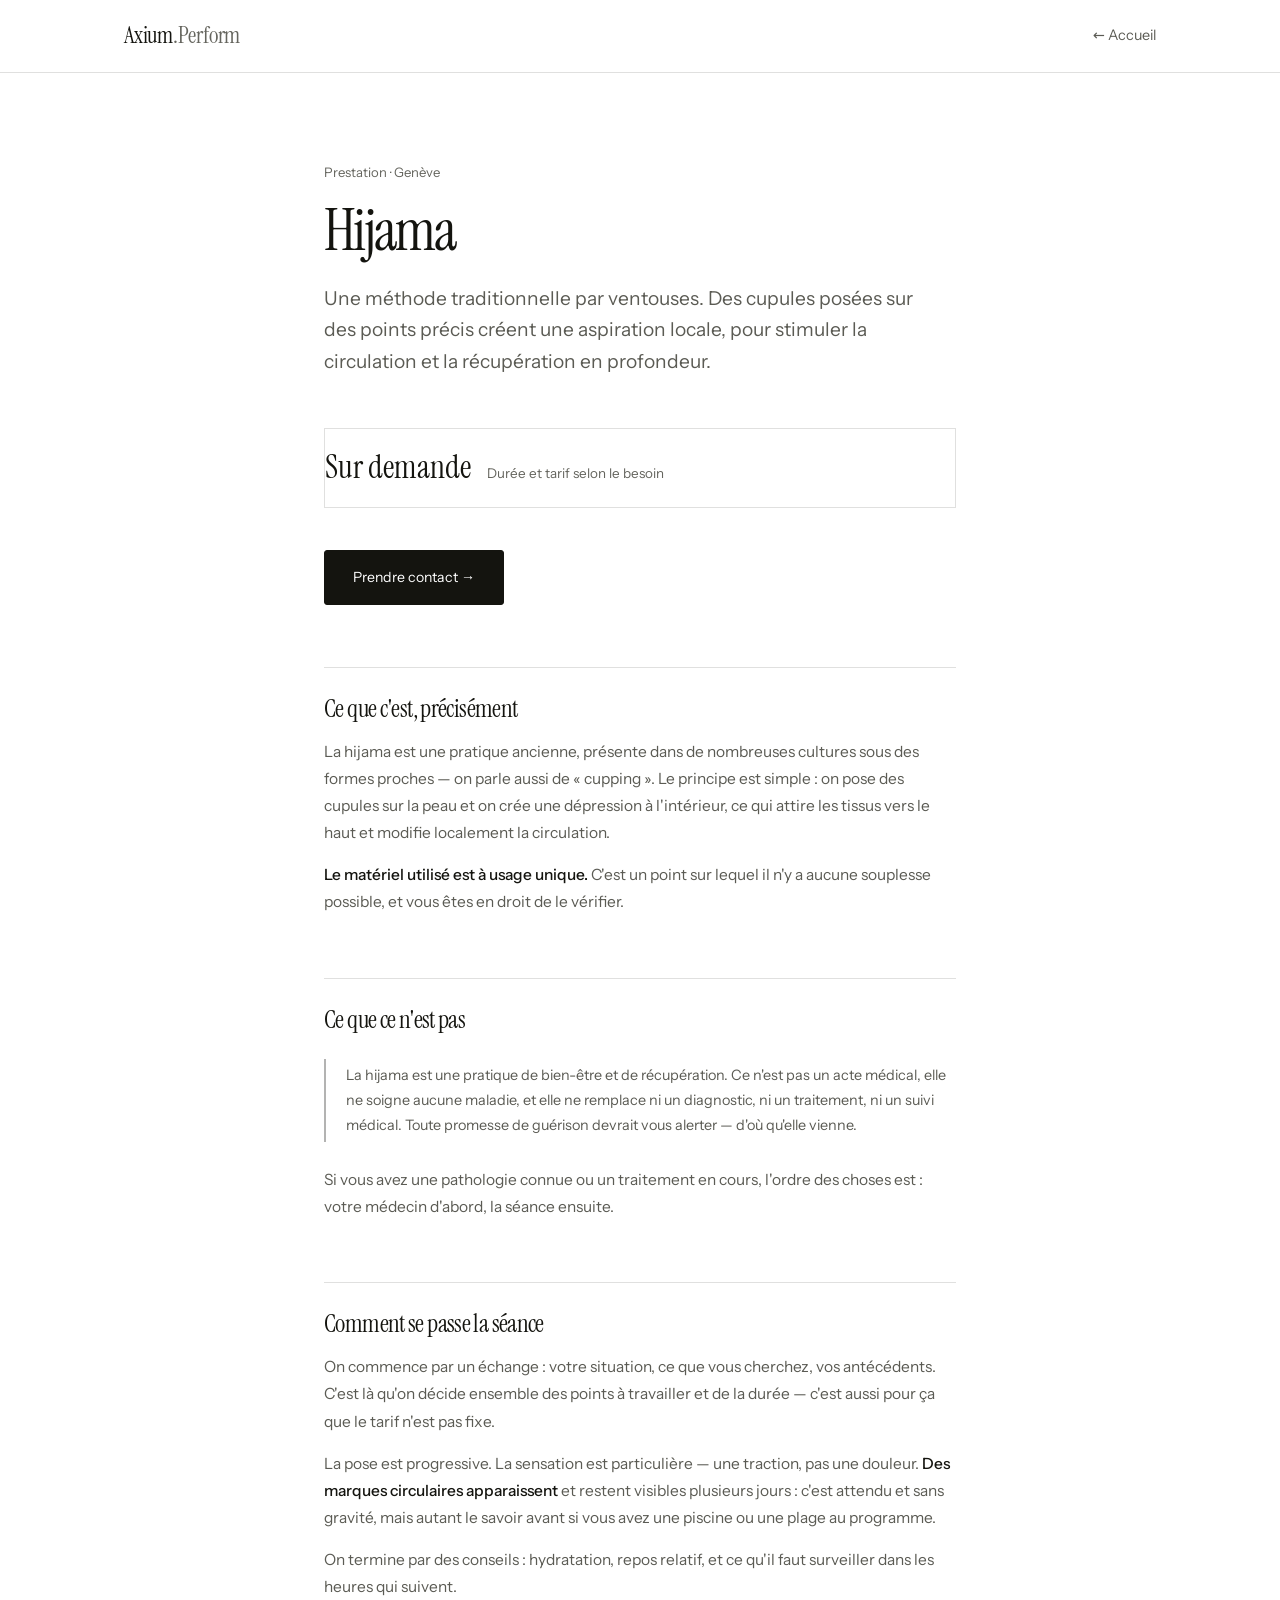
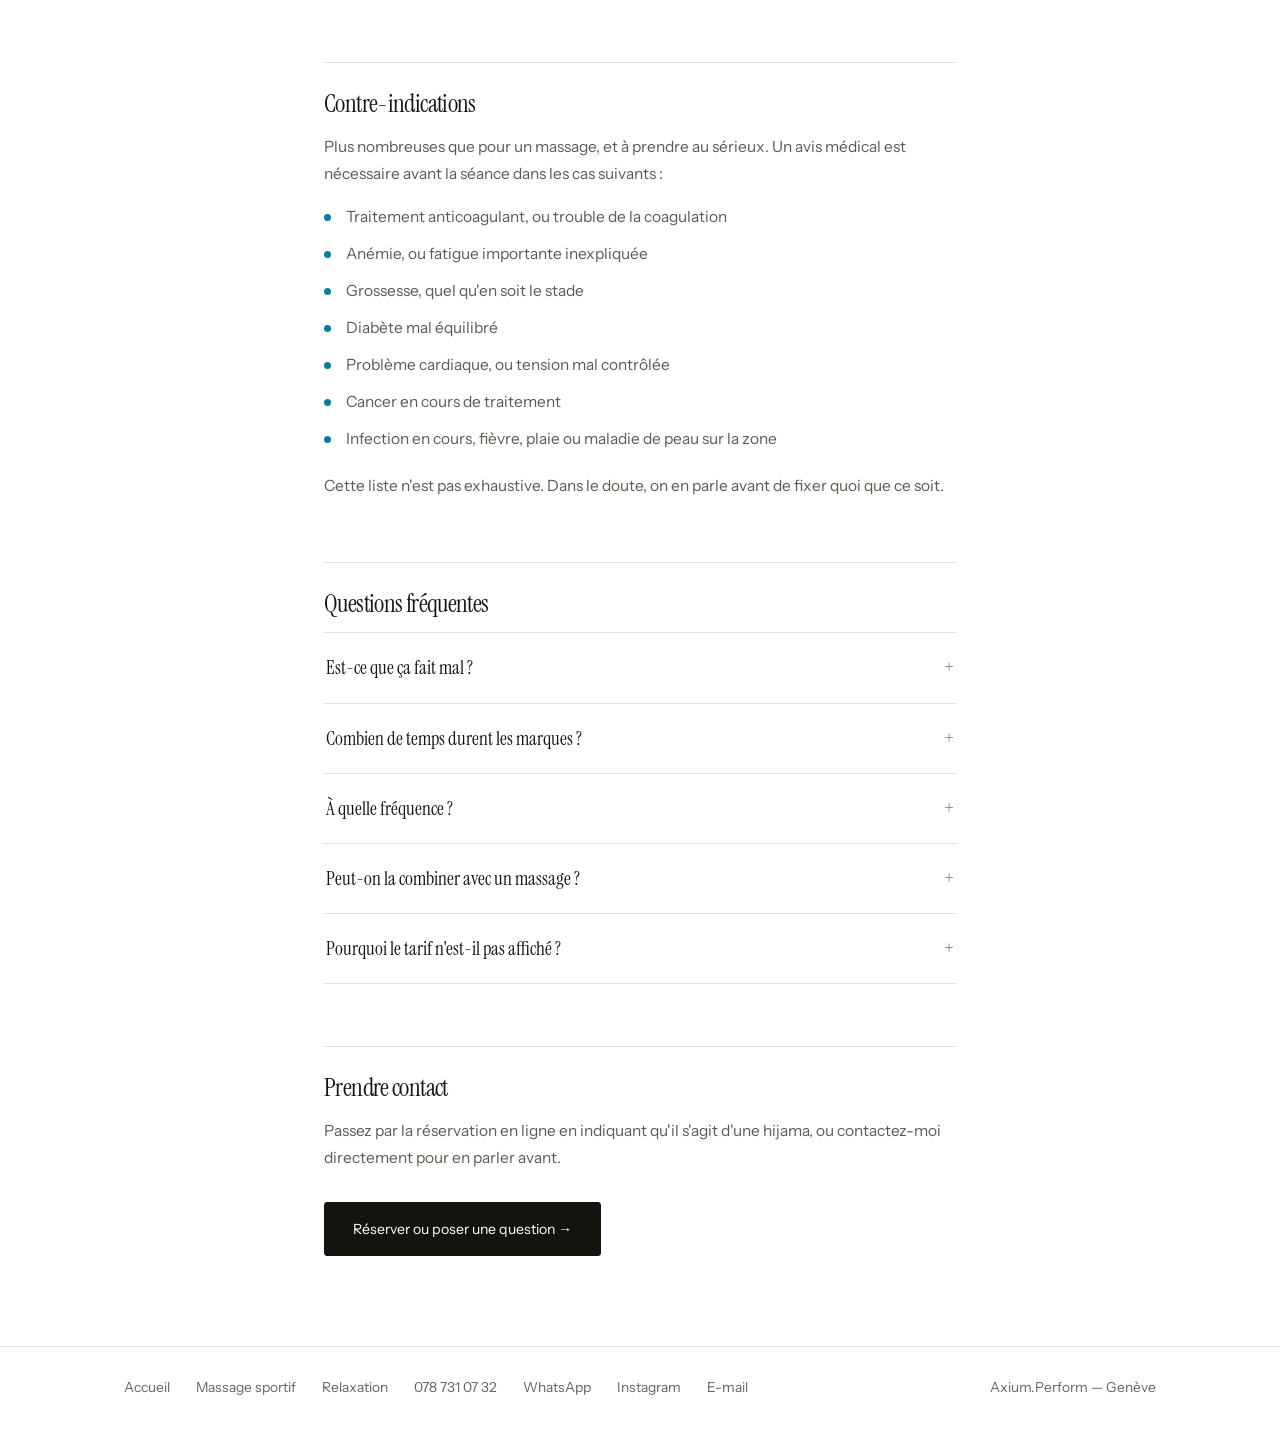
==== commit feb0ad81: "Aligne le site sur la direction visuelle de NOMIO drinknomio.com est resté inaccessible depuis cet e" ====
--- a/hijama.html
+++ b/hijama.html
@@ -21,10 +21,6 @@
 <link rel="stylesheet" href="fonts/fonts.css">
 <link rel="stylesheet" href="page.css">
 
-<style>
-  /* La hijama porte l'ambre du chapitre correspondant sur l'accueil. */
-  :root{ --accent:#9A6410; }
-</style>
 
 </head>
 <body>
--- a/fonts/fonts.css
+++ b/fonts/fonts.css
@@ -4,7 +4,7 @@
   font-weight: 400;
   font-stretch: 100%;
   font-display: swap;
-  src: url(InstrumentSans-400-latin-ext.woff2) format('woff2');
+  src: url(InstrumentSans-latin-ext.woff2) format('woff2');
   unicode-range: U+0100-02BA, U+02BD-02C5, U+02C7-02CC, U+02CE-02D7, U+02DD-02FF, U+0304, U+0308, U+0329, U+1D00-1DBF, U+1E00-1E9F, U+1EF2-1EFF, U+2020, U+20A0-20AB, U+20AD-20C0, U+2113, U+2C60-2C7F, U+A720-A7FF;
 }
 @font-face {
@@ -13,7 +13,7 @@
   font-weight: 400;
   font-stretch: 100%;
   font-display: swap;
-  src: url(InstrumentSans-400-latin.woff2) format('woff2');
+  src: url(InstrumentSans-latin.woff2) format('woff2');
   unicode-range: U+0000-00FF, U+0131, U+0152-0153, U+02BB-02BC, U+02C6, U+02DA, U+02DC, U+0304, U+0308, U+0329, U+2000-206F, U+20AC, U+2122, U+2191, U+2193, U+2212, U+2215, U+FEFF, U+FFFD;
 }
 @font-face {
@@ -22,7 +22,7 @@
   font-weight: 500;
   font-stretch: 100%;
   font-display: swap;
-  src: url(InstrumentSans-400-latin-ext.woff2) format('woff2');
+  src: url(InstrumentSans-latin-ext.woff2) format('woff2');
   unicode-range: U+0100-02BA, U+02BD-02C5, U+02C7-02CC, U+02CE-02D7, U+02DD-02FF, U+0304, U+0308, U+0329, U+1D00-1DBF, U+1E00-1E9F, U+1EF2-1EFF, U+2020, U+20A0-20AB, U+20AD-20C0, U+2113, U+2C60-2C7F, U+A720-A7FF;
 }
 @font-face {
@@ -31,7 +31,7 @@
   font-weight: 500;
   font-stretch: 100%;
   font-display: swap;
-  src: url(InstrumentSans-400-latin.woff2) format('woff2');
+  src: url(InstrumentSans-latin.woff2) format('woff2');
   unicode-range: U+0000-00FF, U+0131, U+0152-0153, U+02BB-02BC, U+02C6, U+02DA, U+02DC, U+0304, U+0308, U+0329, U+2000-206F, U+20AC, U+2122, U+2191, U+2193, U+2212, U+2215, U+FEFF, U+FFFD;
 }
 @font-face {
@@ -40,7 +40,7 @@
   font-weight: 600;
   font-stretch: 100%;
   font-display: swap;
-  src: url(InstrumentSans-400-latin-ext.woff2) format('woff2');
+  src: url(InstrumentSans-latin-ext.woff2) format('woff2');
   unicode-range: U+0100-02BA, U+02BD-02C5, U+02C7-02CC, U+02CE-02D7, U+02DD-02FF, U+0304, U+0308, U+0329, U+1D00-1DBF, U+1E00-1E9F, U+1EF2-1EFF, U+2020, U+20A0-20AB, U+20AD-20C0, U+2113, U+2C60-2C7F, U+A720-A7FF;
 }
 @font-face {
@@ -49,7 +49,7 @@
   font-weight: 600;
   font-stretch: 100%;
   font-display: swap;
-  src: url(InstrumentSans-400-latin.woff2) format('woff2');
+  src: url(InstrumentSans-latin.woff2) format('woff2');
   unicode-range: U+0000-00FF, U+0131, U+0152-0153, U+02BB-02BC, U+02C6, U+02DA, U+02DC, U+0304, U+0308, U+0329, U+2000-206F, U+20AC, U+2122, U+2191, U+2193, U+2212, U+2215, U+FEFF, U+FFFD;
 }
 @font-face {
@@ -58,7 +58,7 @@
   font-weight: 700;
   font-stretch: 100%;
   font-display: swap;
-  src: url(InstrumentSans-400-latin-ext.woff2) format('woff2');
+  src: url(InstrumentSans-latin-ext.woff2) format('woff2');
   unicode-range: U+0100-02BA, U+02BD-02C5, U+02C7-02CC, U+02CE-02D7, U+02DD-02FF, U+0304, U+0308, U+0329, U+1D00-1DBF, U+1E00-1E9F, U+1EF2-1EFF, U+2020, U+20A0-20AB, U+20AD-20C0, U+2113, U+2C60-2C7F, U+A720-A7FF;
 }
 @font-face {
@@ -67,7 +67,39 @@
   font-weight: 700;
   font-stretch: 100%;
   font-display: swap;
-  src: url(InstrumentSans-400-latin.woff2) format('woff2');
+  src: url(InstrumentSans-latin.woff2) format('woff2');
+  unicode-range: U+0000-00FF, U+0131, U+0152-0153, U+02BB-02BC, U+02C6, U+02DA, U+02DC, U+0304, U+0308, U+0329, U+2000-206F, U+20AC, U+2122, U+2191, U+2193, U+2212, U+2215, U+FEFF, U+FFFD;
+}
+@font-face {
+  font-family: 'Instrument Serif';
+  font-style: italic;
+  font-weight: 400;
+  font-display: swap;
+  src: url(InstrumentSerifi-latin-ext.woff2) format('woff2');
+  unicode-range: U+0100-02BA, U+02BD-02C5, U+02C7-02CC, U+02CE-02D7, U+02DD-02FF, U+0304, U+0308, U+0329, U+1D00-1DBF, U+1E00-1E9F, U+1EF2-1EFF, U+2020, U+20A0-20AB, U+20AD-20C0, U+2113, U+2C60-2C7F, U+A720-A7FF;
+}
+@font-face {
+  font-family: 'Instrument Serif';
+  font-style: italic;
+  font-weight: 400;
+  font-display: swap;
+  src: url(InstrumentSerifi-latin.woff2) format('woff2');
+  unicode-range: U+0000-00FF, U+0131, U+0152-0153, U+02BB-02BC, U+02C6, U+02DA, U+02DC, U+0304, U+0308, U+0329, U+2000-206F, U+20AC, U+2122, U+2191, U+2193, U+2212, U+2215, U+FEFF, U+FFFD;
+}
+@font-face {
+  font-family: 'Instrument Serif';
+  font-style: normal;
+  font-weight: 400;
+  font-display: swap;
+  src: url(InstrumentSerif-latin-ext.woff2) format('woff2');
+  unicode-range: U+0100-02BA, U+02BD-02C5, U+02C7-02CC, U+02CE-02D7, U+02DD-02FF, U+0304, U+0308, U+0329, U+1D00-1DBF, U+1E00-1E9F, U+1EF2-1EFF, U+2020, U+20A0-20AB, U+20AD-20C0, U+2113, U+2C60-2C7F, U+A720-A7FF;
+}
+@font-face {
+  font-family: 'Instrument Serif';
+  font-style: normal;
+  font-weight: 400;
+  font-display: swap;
+  src: url(InstrumentSerif-latin.woff2) format('woff2');
   unicode-range: U+0000-00FF, U+0131, U+0152-0153, U+02BB-02BC, U+02C6, U+02DA, U+02DC, U+0304, U+0308, U+0329, U+2000-206F, U+20AC, U+2122, U+2191, U+2193, U+2212, U+2215, U+FEFF, U+FFFD;
 }
 @font-face {
@@ -75,7 +107,7 @@
   font-style: normal;
   font-weight: 300;
   font-display: swap;
-  src: url(Inter-300-latin-ext.woff2) format('woff2');
+  src: url(Inter-latin-ext.woff2) format('woff2');
   unicode-range: U+0100-02BA, U+02BD-02C5, U+02C7-02CC, U+02CE-02D7, U+02DD-02FF, U+0304, U+0308, U+0329, U+1D00-1DBF, U+1E00-1E9F, U+1EF2-1EFF, U+2020, U+20A0-20AB, U+20AD-20C0, U+2113, U+2C60-2C7F, U+A720-A7FF;
 }
 @font-face {
@@ -83,7 +115,7 @@
   font-style: normal;
   font-weight: 300;
   font-display: swap;
-  src: url(Inter-300-latin.woff2) format('woff2');
+  src: url(Inter-latin.woff2) format('woff2');
   unicode-range: U+0000-00FF, U+0131, U+0152-0153, U+02BB-02BC, U+02C6, U+02DA, U+02DC, U+0304, U+0308, U+0329, U+2000-206F, U+20AC, U+2122, U+2191, U+2193, U+2212, U+2215, U+FEFF, U+FFFD;
 }
 @font-face {
@@ -91,7 +123,7 @@
   font-style: normal;
   font-weight: 400;
   font-display: swap;
-  src: url(Inter-300-latin-ext.woff2) format('woff2');
+  src: url(Inter-latin-ext.woff2) format('woff2');
   unicode-range: U+0100-02BA, U+02BD-02C5, U+02C7-02CC, U+02CE-02D7, U+02DD-02FF, U+0304, U+0308, U+0329, U+1D00-1DBF, U+1E00-1E9F, U+1EF2-1EFF, U+2020, U+20A0-20AB, U+20AD-20C0, U+2113, U+2C60-2C7F, U+A720-A7FF;
 }
 @font-face {
@@ -99,7 +131,7 @@
   font-style: normal;
   font-weight: 400;
   font-display: swap;
-  src: url(Inter-300-latin.woff2) format('woff2');
+  src: url(Inter-latin.woff2) format('woff2');
   unicode-range: U+0000-00FF, U+0131, U+0152-0153, U+02BB-02BC, U+02C6, U+02DA, U+02DC, U+0304, U+0308, U+0329, U+2000-206F, U+20AC, U+2122, U+2191, U+2193, U+2212, U+2215, U+FEFF, U+FFFD;
 }
 @font-face {
@@ -107,7 +139,7 @@
   font-style: normal;
   font-weight: 500;
   font-display: swap;
-  src: url(Inter-300-latin-ext.woff2) format('woff2');
+  src: url(Inter-latin-ext.woff2) format('woff2');
   unicode-range: U+0100-02BA, U+02BD-02C5, U+02C7-02CC, U+02CE-02D7, U+02DD-02FF, U+0304, U+0308, U+0329, U+1D00-1DBF, U+1E00-1E9F, U+1EF2-1EFF, U+2020, U+20A0-20AB, U+20AD-20C0, U+2113, U+2C60-2C7F, U+A720-A7FF;
 }
 @font-face {
@@ -115,38 +147,6 @@
   font-style: normal;
   font-weight: 500;
   font-display: swap;
-  src: url(Inter-300-latin.woff2) format('woff2');
+  src: url(Inter-latin.woff2) format('woff2');
   unicode-range: U+0000-00FF, U+0131, U+0152-0153, U+02BB-02BC, U+02C6, U+02DA, U+02DC, U+0304, U+0308, U+0329, U+2000-206F, U+20AC, U+2122, U+2191, U+2193, U+2212, U+2215, U+FEFF, U+FFFD;
 }
-@font-face {
-  font-family: 'Space Mono';
-  font-style: normal;
-  font-weight: 400;
-  font-display: swap;
-  src: url(SpaceMono-400-latin-ext.woff2) format('woff2');
-  unicode-range: U+0100-02BA, U+02BD-02C5, U+02C7-02CC, U+02CE-02D7, U+02DD-02FF, U+0304, U+0308, U+0329, U+1D00-1DBF, U+1E00-1E9F, U+1EF2-1EFF, U+2020, U+20A0-20AB, U+20AD-20C0, U+2113, U+2C60-2C7F, U+A720-A7FF;
-}
-@font-face {
-  font-family: 'Space Mono';
-  font-style: normal;
-  font-weight: 400;
-  font-display: swap;
-  src: url(SpaceMono-400-latin.woff2) format('woff2');
-  unicode-range: U+0000-00FF, U+0131, U+0152-0153, U+02BB-02BC, U+02C6, U+02DA, U+02DC, U+0304, U+0308, U+0329, U+2000-206F, U+20AC, U+2122, U+2191, U+2193, U+2212, U+2215, U+FEFF, U+FFFD;
-}
-@font-face {
-  font-family: 'Space Mono';
-  font-style: normal;
-  font-weight: 700;
-  font-display: swap;
-  src: url(SpaceMono-700-latin-ext.woff2) format('woff2');
-  unicode-range: U+0100-02BA, U+02BD-02C5, U+02C7-02CC, U+02CE-02D7, U+02DD-02FF, U+0304, U+0308, U+0329, U+1D00-1DBF, U+1E00-1E9F, U+1EF2-1EFF, U+2020, U+20A0-20AB, U+20AD-20C0, U+2113, U+2C60-2C7F, U+A720-A7FF;
-}
-@font-face {
-  font-family: 'Space Mono';
-  font-style: normal;
-  font-weight: 700;
-  font-display: swap;
-  src: url(SpaceMono-700-latin.woff2) format('woff2');
-  unicode-range: U+0000-00FF, U+0131, U+0152-0153, U+02BB-02BC, U+02C6, U+02DA, U+02DC, U+0304, U+0308, U+0329, U+2000-206F, U+20AC, U+2122, U+2191, U+2193, U+2212, U+2215, U+FEFF, U+FFFD;
-}
--- a/page.css
+++ b/page.css
@@ -9,15 +9,15 @@
 
 :root{
   --fond:#FFFFFF;
-  --surface:#F5F6F7;
-  --papier-2:#EDEFF1;
-  --encre:#0E1418;
-  --gris:#5A646C;
-  --gris-faible:#667078;
-  --ligne:rgba(14,20,24,0.10);
-  --ligne-forte:rgba(14,20,24,0.20);
+  --surface:#F0F0EE;
+  --papier-2:#E7E7E3;
+  --encre:#14140F;
+  --gris:#5B5B54;
+  --gris-faible:#65655E;
+  --ligne:rgba(20,20,15,0.13);
+  --ligne-forte:rgba(20,20,15,0.32);
   --accent:#0E7C99;
-  --rayon:16px;
+  --rayon:3px;
   --gouttiere:clamp(20px,5vw,64px);
   --ease:cubic-bezier(0.22,1,0.36,1);
 }
@@ -27,8 +27,9 @@
 html{ background:var(--fond); scroll-behavior:smooth; }
 
 body{
-  font-family:'Inter',system-ui,sans-serif;
+  font-family:'Instrument Sans','Inter',system-ui,sans-serif;
   font-weight:400;
+  font-size:15.5px;
   background:var(--fond);
   color:var(--encre);
   line-height:1.75;
@@ -58,8 +59,8 @@
 .top .wrap{ max-width:1160px; display:flex; align-items:center; justify-content:space-between; gap:18px; }
 
 .mark{
-  font-family:'Instrument Sans',sans-serif;
-  font-weight:600; font-size:1.02rem; letter-spacing:-0.02em;
+  font-family:'Instrument Serif',Georgia,serif;
+  font-weight:400; font-size:1.42rem; letter-spacing:-0.01em;
 }
 .mark span{ color:var(--gris-faible); font-weight:400; }
 .mark span::before{ content:'.'; }
@@ -69,18 +70,15 @@
 
 /* ── Article ── */
 .kicker{
-  display:inline-flex; align-items:center; gap:10px;
-  font-family:'Space Mono',monospace;
-  font-weight:700; font-size:.64rem;
-  letter-spacing:.2em; text-transform:uppercase;
+  display:block;
+  font-size:.82rem;
   color:var(--gris-faible);
-  margin-bottom:20px;
-}
-.kicker::before{ content:''; width:22px; height:1px; background:var(--accent); }
+  margin-bottom:16px;
+}
 
 h1{
-  font-family:'Instrument Sans',sans-serif;
-  font-weight:700;
+  font-family:'Instrument Serif',Georgia,serif;
+  font-weight:400;
   font-size:clamp(2.2rem,6.4vw,3.6rem);
   line-height:1.06;
   letter-spacing:-0.035em;
@@ -100,8 +98,8 @@
 }
 
 h2{
-  font-family:'Instrument Sans',sans-serif;
-  font-weight:600;
+  font-family:'Instrument Serif',Georgia,serif;
+  font-weight:400;
   font-size:clamp(1.24rem,3vw,1.56rem);
   letter-spacing:-0.025em;
   line-height:1.2;
@@ -119,29 +117,25 @@
   color:var(--gris); font-weight:300; max-width:62ch;
 }
 .points li::before{
-  content:''; position:absolute; left:0; top:.78em;
-  width:10px; height:1px; background:var(--accent); opacity:.75;
+  content:''; position:absolute; left:0; top:.72em;
+  width:7px; height:7px; border-radius:50%; background:var(--accent);
 }
 
 /* ── Prix ── */
 .prix{
   display:flex; align-items:baseline; gap:16px; flex-wrap:wrap;
   border:1px solid var(--ligne);
-  background:var(--surface);
-  border-radius:var(--rayon);
-  padding:22px 26px;
+  padding:22px 0;
+  border-block:1px solid var(--ligne);
   margin:26px 0;
 }
 .prix b{
-  font-family:'Space Mono',monospace;
-  font-size:1.62rem; font-weight:700;
-  color:var(--accent);
-  font-variant-numeric:tabular-nums;
+  font-family:'Instrument Serif',Georgia,serif;
+  font-size:2rem; font-weight:400;
   line-height:1;
 }
 .prix span{
-  font-family:'Space Mono',monospace;
-  font-size:.68rem; letter-spacing:.12em; text-transform:uppercase;
+  font-size:.84rem;
   color:var(--gris-faible);
 }
 
@@ -151,12 +145,12 @@
 summary{
   display:flex; align-items:center; justify-content:space-between; gap:18px;
   padding:18px 2px; cursor:pointer; list-style:none;
-  font-family:'Instrument Sans',sans-serif; font-weight:500; font-size:1rem;
+  font-family:'Instrument Serif',Georgia,serif; font-weight:400; font-size:1.18rem;
   transition:color .25s var(--ease);
 }
 summary::-webkit-details-marker{ display:none; }
 summary:hover{ color:var(--accent); }
-summary::after{ content:'+'; font-family:'Space Mono',monospace; color:var(--accent); flex:none; }
+summary::after{ content:'+'; color:var(--gris-faible); flex:none; }
 details[open] summary::after{ content:'–'; }
 details p{ padding-bottom:18px; font-size:.95rem; }
 
@@ -166,13 +160,13 @@
   display:inline-flex; align-items:center; gap:10px;
   margin:16px 0 0;
   padding:14px 28px;
-  border-radius:100px;
+  border-radius:var(--rayon);
   font-family:'Instrument Sans',sans-serif;
-  font-weight:600; font-size:.92rem; letter-spacing:-0.01em;
+  font-weight:400; font-size:.88rem;
   border:1px solid var(--encre);
   transition:background .25s var(--ease), border-color .25s var(--ease), transform .18s var(--ease);
 }
-.cta:hover{ background:var(--accent); border-color:var(--accent); color:#fff; }
+.cta:hover{ background:transparent; color:var(--encre); }
 .cta:active{ transform:translateY(1px); }
 
 /* ── Encadré de prudence ── */
@@ -180,10 +174,8 @@
   font-size:.9rem;
   color:var(--gris);
   font-weight:300;
-  border:1px solid rgba(180,110,20,0.22);
-  background:rgba(214,145,40,0.07);
-  border-radius:var(--rayon);
-  padding:20px 24px;
+  border-left:2px solid var(--ligne-forte);
+  padding:4px 0 4px 20px;
   margin:24px 0;
   max-width:64ch;
 }
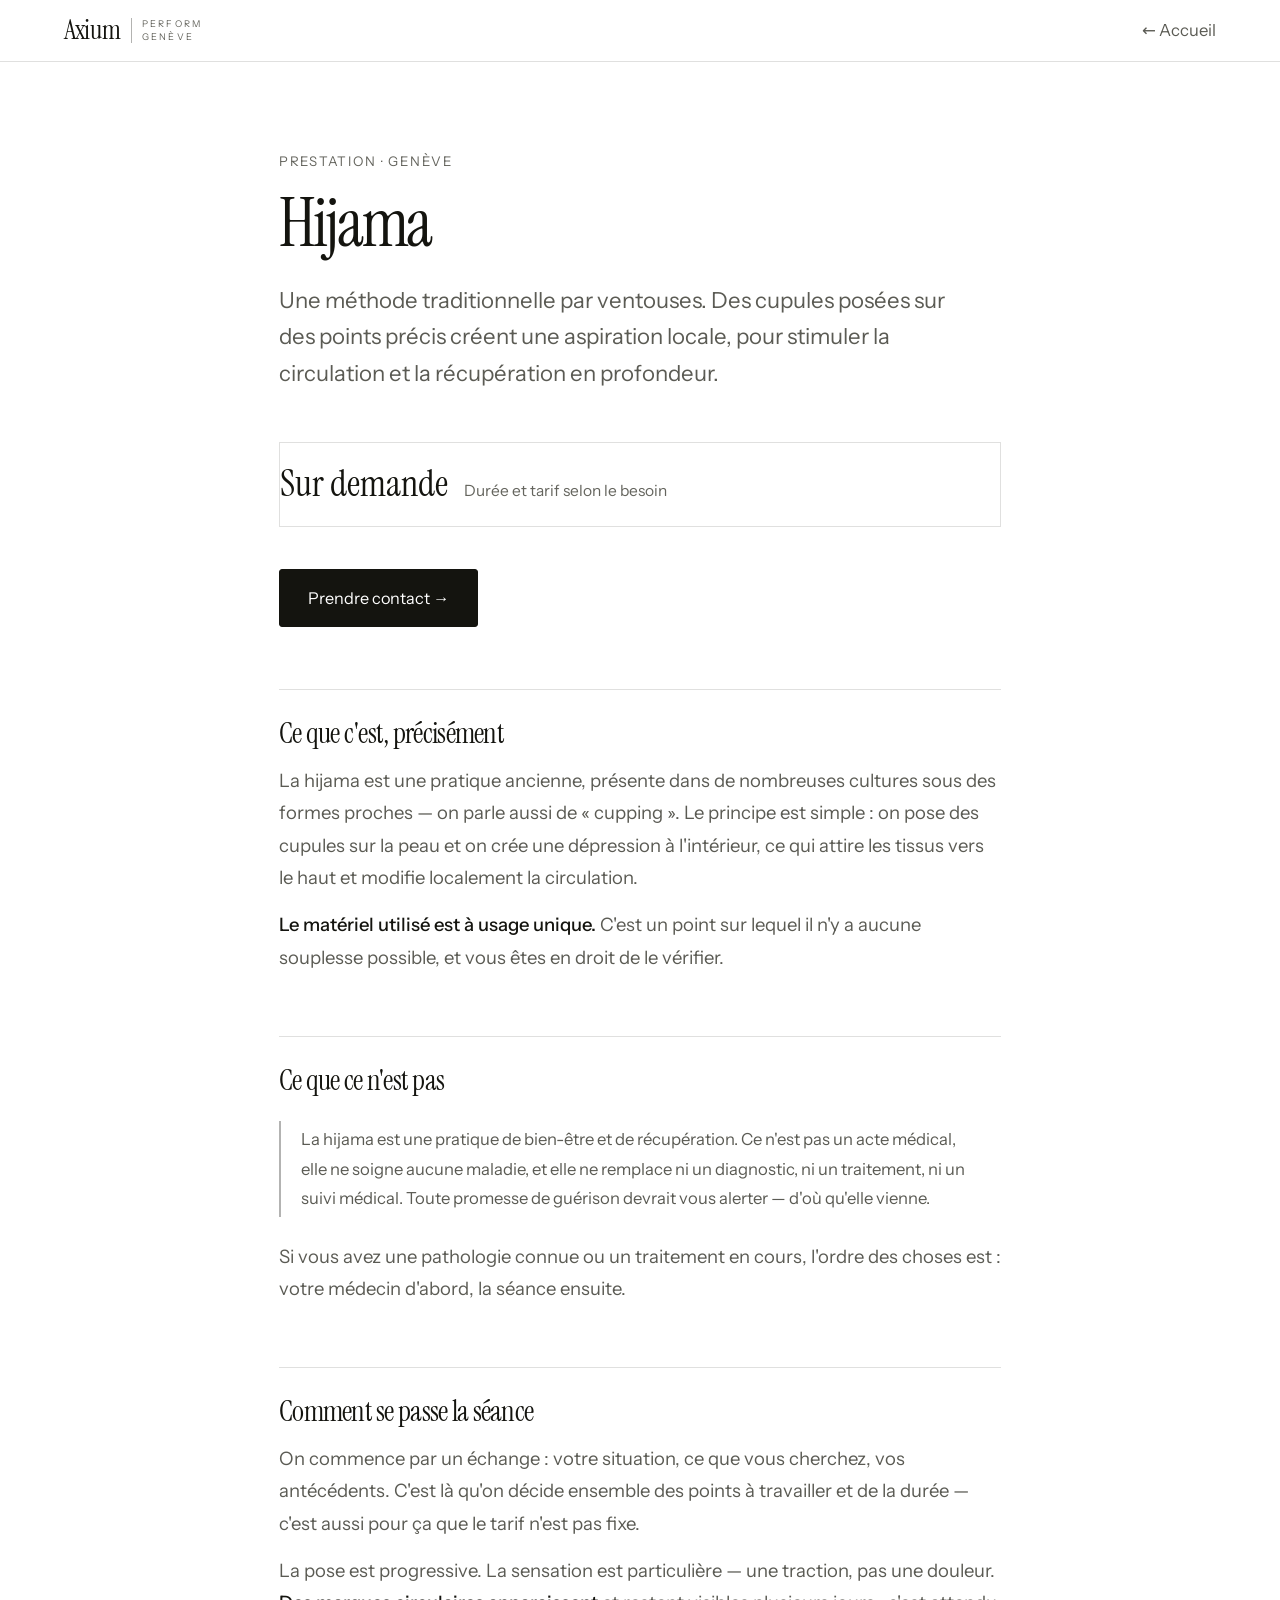
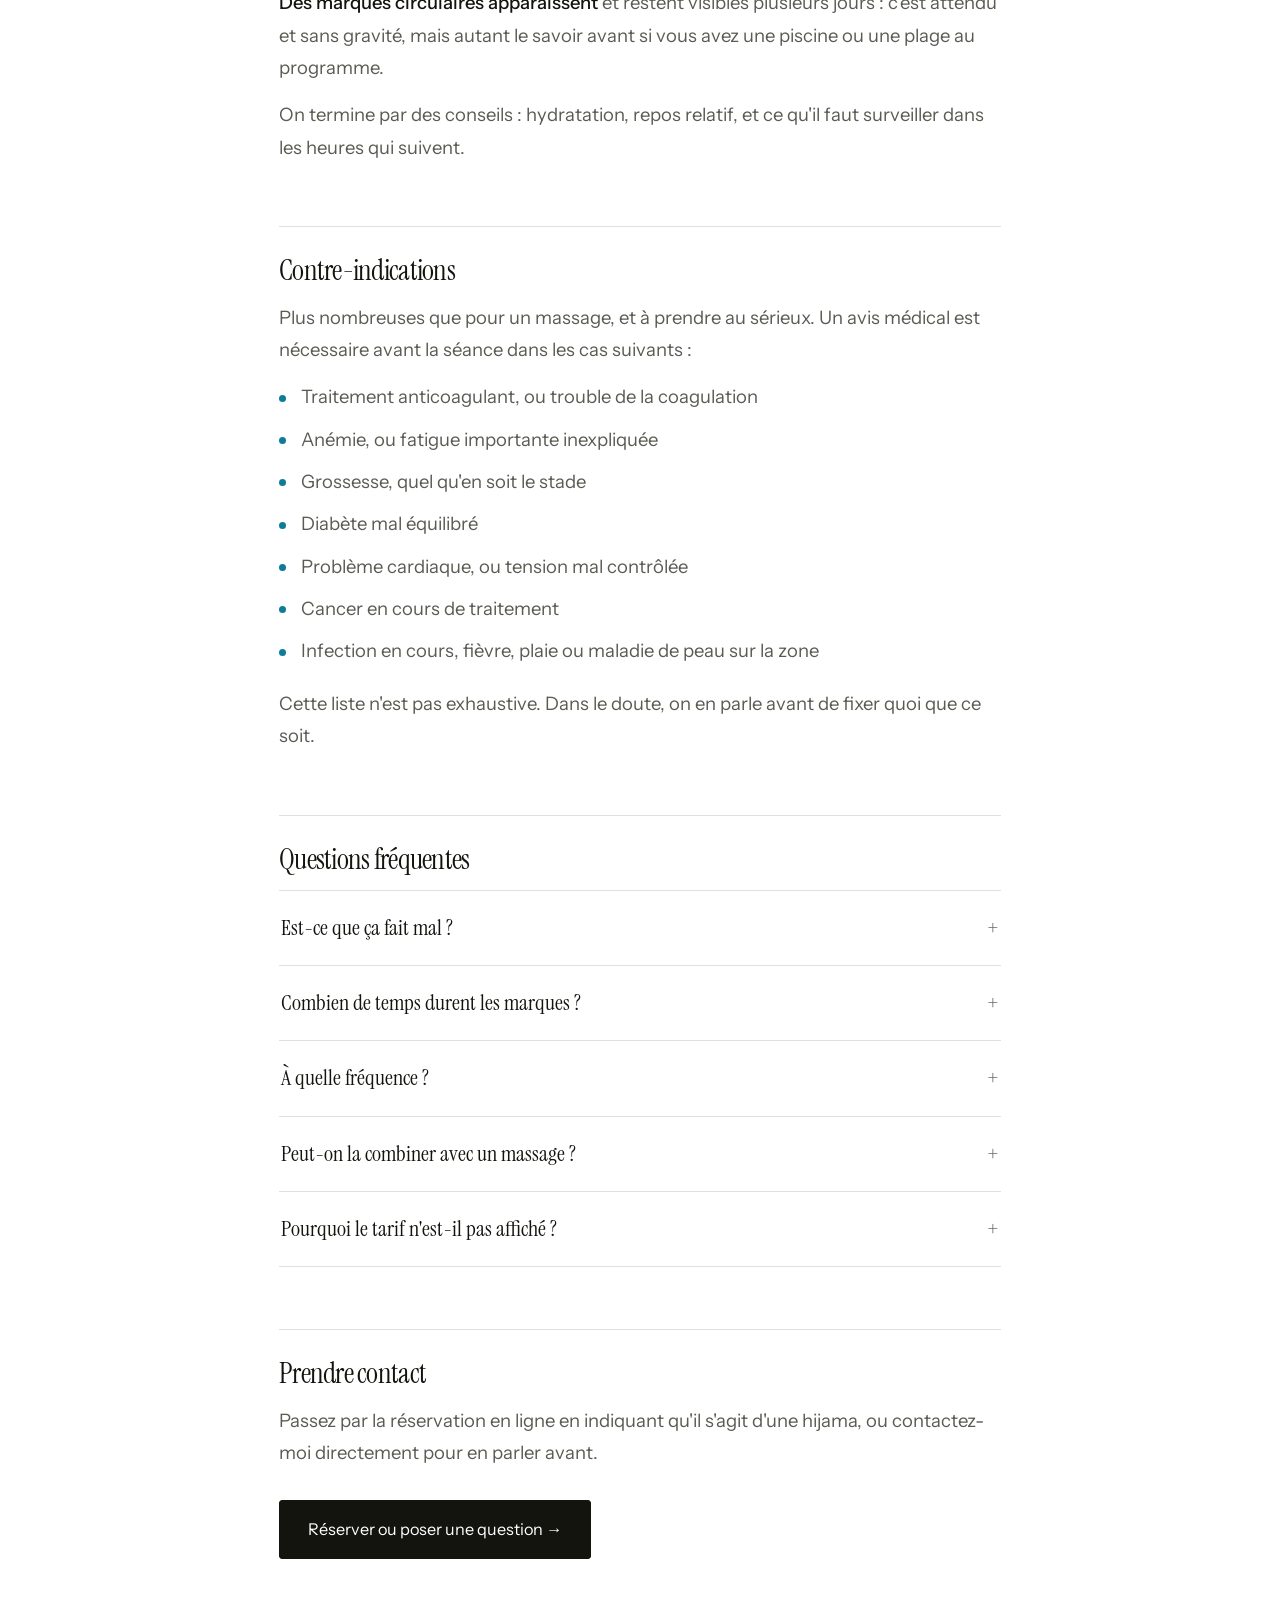
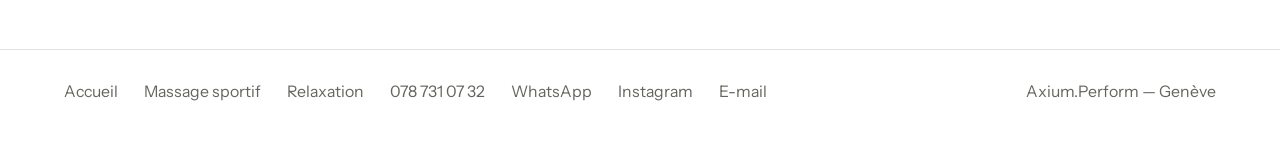
==== commit fbe6812c: "Refait le logo : le nom, un filet, la précision L'ancien logo était un mot composé, « Axium.Perform " ====
--- a/hijama.html
+++ b/hijama.html
@@ -17,7 +17,7 @@
 <meta property="og:title" content="Hijama à Genève — Axium.Perform">
 <meta property="og:description" content="Méthode traditionnelle par ventouses, matériel à usage unique, pour la circulation et la récupération en profondeur.">
 
-<link rel="icon" href="data:image/svg+xml,%3Csvg xmlns='http://www.w3.org/2000/svg' viewBox='0 0 32 32'%3E%3Crect width='32' height='32' rx='7' fill='%23FFF'/%3E%3Cpath d='M17.4 6.5 24 25.5h-4.3l-1.2-3.6h-6.6L14 18.2h3l-1.7-5.1-4.2 12.4H6.8L13.4 6.5h4Z' fill='%230E7C99'/%3E%3C/svg%3E">
+<link rel="icon" href="data:image/svg+xml,%3Csvg xmlns='http://www.w3.org/2000/svg' width='100' height='100' viewBox='0 0 100 100'%3E%3Crect width='100' height='100' fill='%2314140F'/%3E%3Cpath transform='translate(32.47 78.00) scale(0.07671 -0.07671)' fill='%23FFFFFF' d='M-3 0Q-18 0 -18 10Q-18 20 -4 23L11 26Q31 30 41.0 45.5Q51 61 58 89L213 714Q215 724 219.5 727.0Q224 730 228 730Q233 730 237.5 727.0Q242 724 244 714L402 80Q409 52 418.0 41.0Q427 30 446 26L461 23Q475 20 475 10Q475 0 460 0H289Q275 0 275 11Q275 22 292 23L311 25Q328 27 332.5 36.0Q337 45 332 67L294 222Q288 248 261 248H156Q130 248 123 222L89 88Q74 31 119 25L134 23Q151 20 151 11Q151 0 137 0ZM153 278H263Q279 278 276 295L212 563H207L140 295Q137 278 153 278Z'/%3E%3C/svg%3E">
 <link rel="stylesheet" href="fonts/fonts.css">
 <link rel="stylesheet" href="page.css">
 
@@ -27,7 +27,7 @@
 
 <header class="top">
   <div class="wrap">
-    <a class="mark" href="index.html" aria-label="Axium.Perform — accueil">Axium<span>Perform</span></a>
+    <a class="mark" href="index.html" aria-label="Axium.Perform — accueil"><span class="mark-nom">Axium</span><span class="mark-filet" aria-hidden="true"></span><span class="mark-qualif">Perform<br>Genève</span></a>
     <a class="back" href="index.html">← Accueil</a>
   </div>
 </header>
--- a/page.css
+++ b/page.css
@@ -20,16 +20,29 @@
   --rayon:3px;
   --gouttiere:clamp(20px,5vw,64px);
   --ease:cubic-bezier(0.22,1,0.36,1);
+
+  /* Même échelle fluide que l'accueil, pour que les pages ne se
+     désolidarisent pas quand on passe de l'une à l'autre. */
+  --e2:clamp(10px,0.9vw,16px);
+  --e3:clamp(16px,1.5vw,26px);
+  --e4:clamp(24px,2.4vw,40px);
+  --e5:clamp(36px,4vw,64px);
 }
 
 *,*::before,*::after{ margin:0; padding:0; box-sizing:border-box; }
 
-html{ background:var(--fond); scroll-behavior:smooth; }
+/* La racine grandit avec la fenêtre : toutes les tailles en rem suivent
+   sans qu'on ait à nommer un seul point de rupture. */
+html{
+  font-size:clamp(0.9375rem, 0.875rem + 0.35vw, 1.1875rem);
+  background:var(--fond);
+  scroll-behavior:smooth;
+}
 
 body{
   font-family:'Instrument Sans','Inter',system-ui,sans-serif;
   font-weight:400;
-  font-size:15.5px;
+  font-size:1rem;
   background:var(--fond);
   color:var(--encre);
   line-height:1.75;
@@ -45,7 +58,7 @@
   outline:2px solid var(--accent); outline-offset:3px; border-radius:4px;
 }
 
-.wrap{ max-width:760px; margin-inline:auto; padding-inline:var(--gouttiere); }
+.wrap{ max-width:min(100%,46rem); margin-inline:auto; padding-inline:var(--gouttiere); }
 
 /* ── En-tête ── */
 .top{
@@ -56,14 +69,21 @@
   padding:16px 0;
   margin-bottom:clamp(48px,8vw,88px);
 }
-.top .wrap{ max-width:1160px; display:flex; align-items:center; justify-content:space-between; gap:18px; }
-
-.mark{
-  font-family:'Instrument Serif',Georgia,serif;
-  font-weight:400; font-size:1.42rem; letter-spacing:-0.01em;
-}
-.mark span{ color:var(--gris-faible); font-weight:400; }
-.mark span::before{ content:'.'; }
+.top .wrap{ max-width:min(100%,72rem); display:flex; align-items:center; justify-content:space-between; gap:18px; }
+
+/* Même logo que l'accueil : le nom, un filet, la précision. Le filet est
+   un élément à part, pour s'étirer sur la hauteur du bloc. */
+.mark{ display:inline-flex; align-items:stretch; gap:10px; }
+.mark-nom{
+  font-family:'Instrument Serif',Georgia,serif; font-weight:400;
+  font-size:1.44rem; line-height:.95; letter-spacing:-0.01em;
+}
+.mark-filet{ width:1px; flex:none; background:var(--ligne-forte); }
+.mark-qualif{
+  align-self:center; white-space:nowrap;
+  font-size:.5rem; letter-spacing:.24em; text-transform:uppercase;
+  color:var(--gris-faible); line-height:1.38;
+}
 
 .back{ font-size:.9rem; color:var(--gris); transition:color .25s var(--ease); }
 .back:hover{ color:var(--encre); }
@@ -71,7 +91,9 @@
 /* ── Article ── */
 .kicker{
   display:block;
-  font-size:.82rem;
+  font-size:.72rem;
+  text-transform:uppercase;
+  letter-spacing:.13em;
   color:var(--gris-faible);
   margin-bottom:16px;
 }
@@ -186,7 +208,7 @@
   border-top:1px solid var(--ligne);
   padding:28px 0 56px;
 }
-.bas .wrap{ max-width:1160px; display:flex; flex-wrap:wrap; gap:12px 26px; align-items:center; }
+.bas .wrap{ max-width:min(100%,72rem); display:flex; flex-wrap:wrap; gap:12px 26px; align-items:center; }
 .bas a, .bas span{ font-size:.86rem; color:var(--gris-faible); transition:color .25s var(--ease); }
 .bas a:hover{ color:var(--encre); }
 .bas span{ margin-left:auto; }
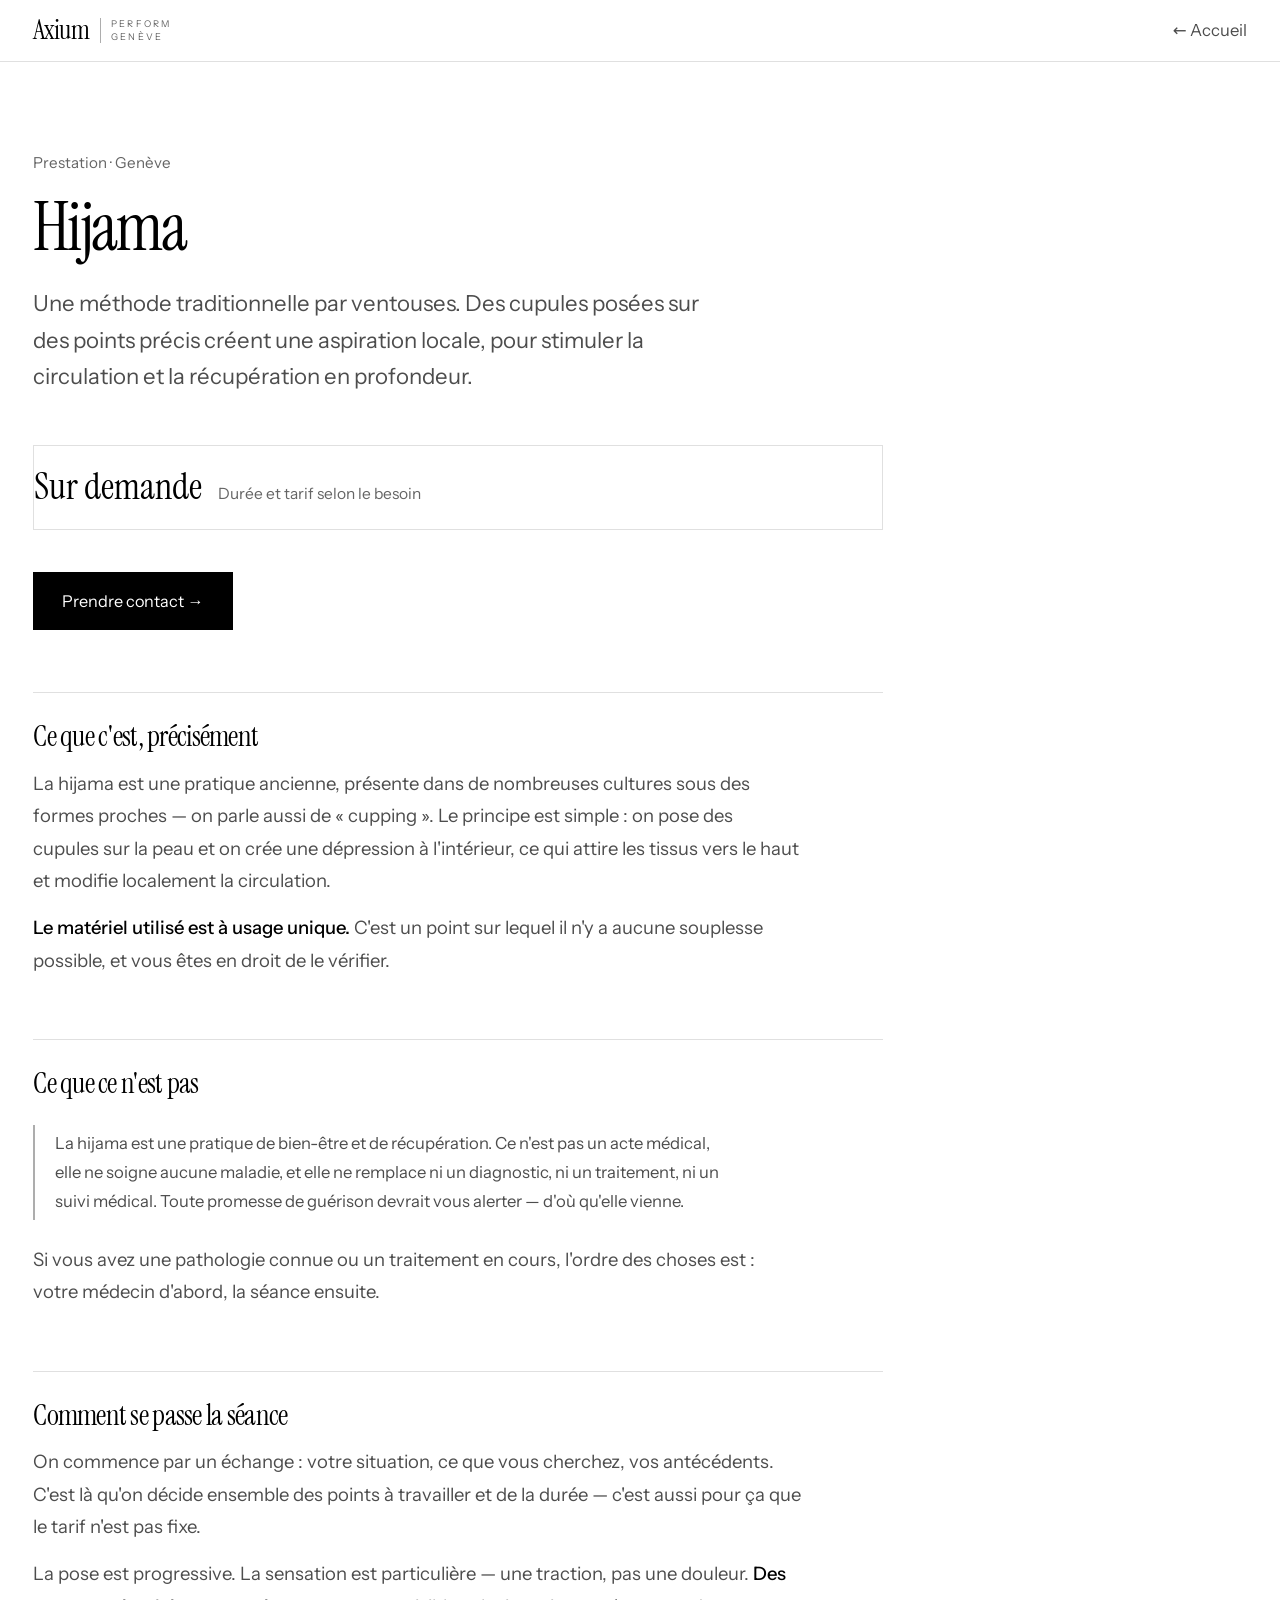
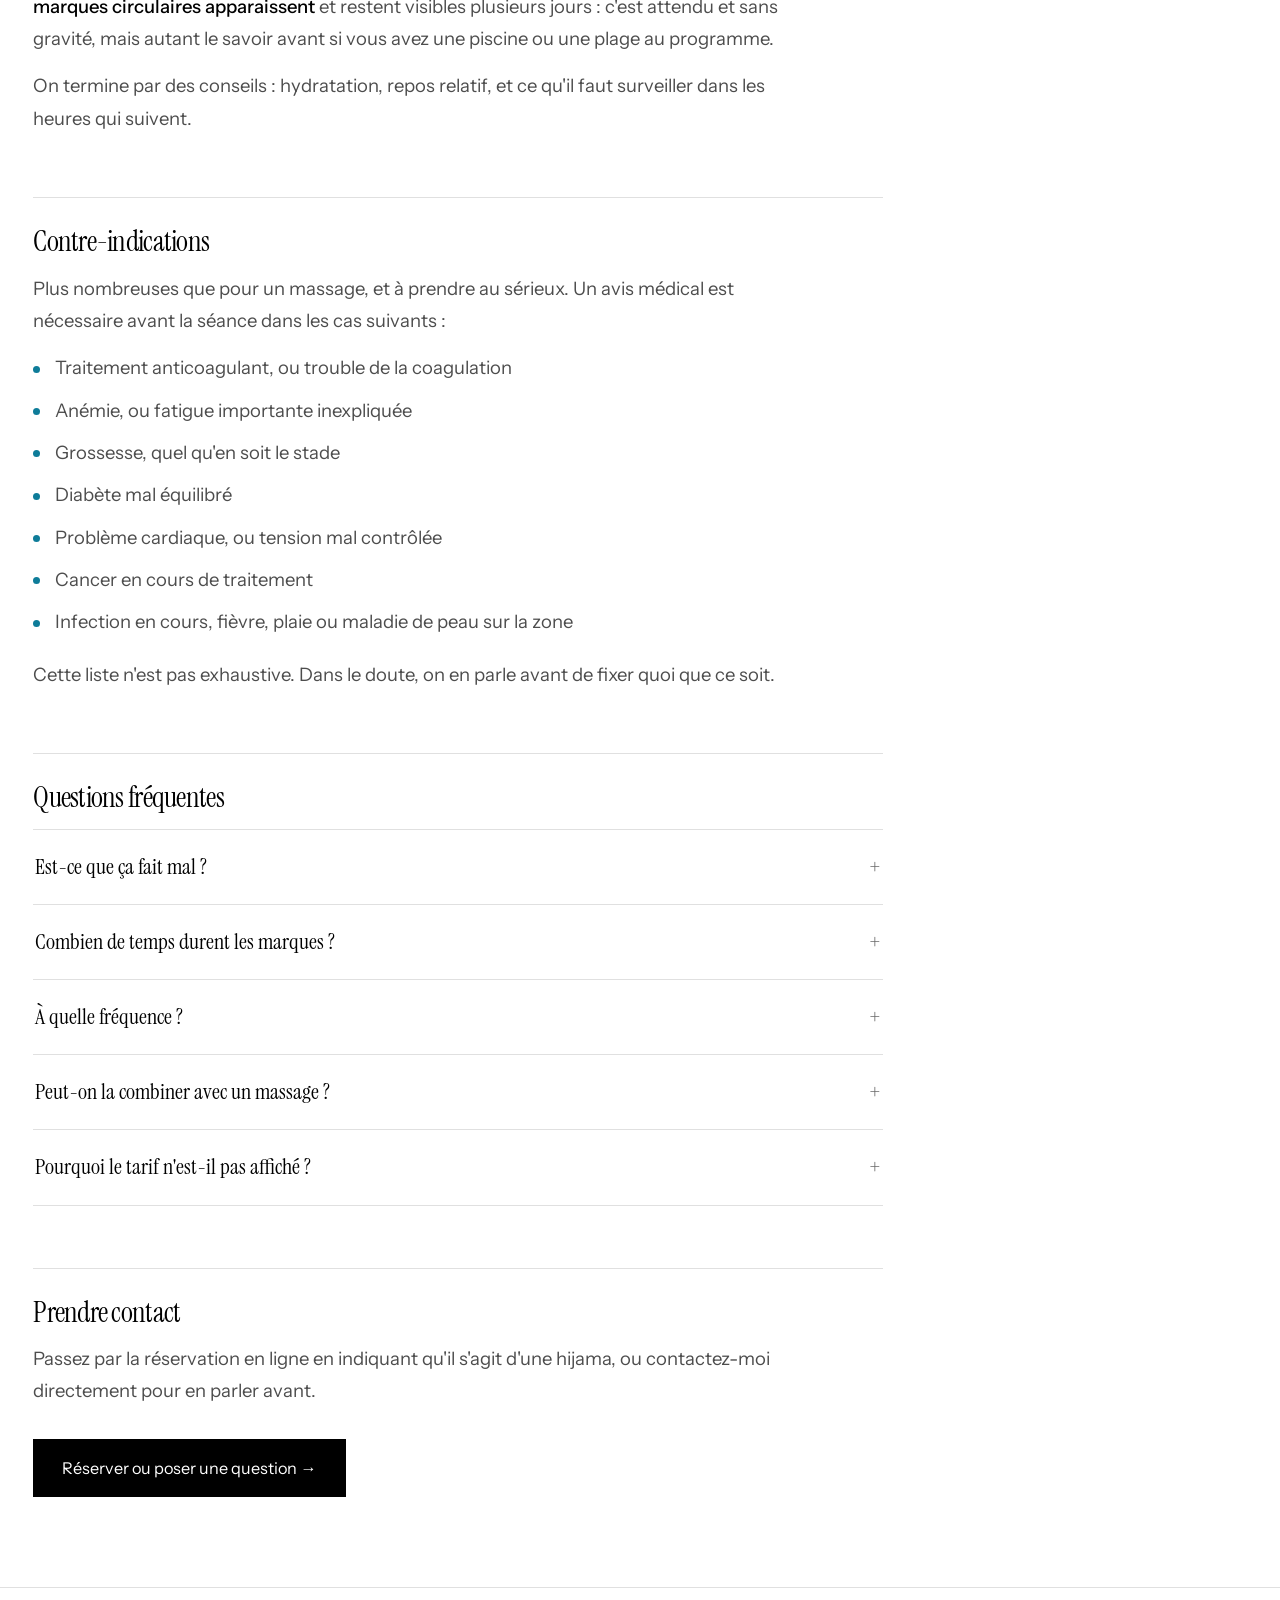
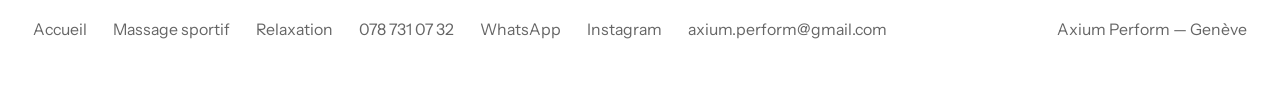
==== commit d8b04d7c: "Écrit l'adresse en toutes lettres plutôt que « Écrire → » Un lien mailto: ne fait rien par lui-même " ====
--- a/hijama.html
+++ b/hijama.html
@@ -154,8 +154,8 @@
     <a href="tel:+41787310732">078 731 07 32</a>
     <a href="https://wa.me/41787310732" target="_blank" rel="noopener">WhatsApp</a>
     <a href="https://www.instagram.com/axium.perform" target="_blank" rel="noopener">Instagram</a>
-    <a href="mailto:axium.perform@gmail.com">E-mail</a>
-    <span>Axium.Perform — Genève</span>
+    <a href="mailto:axium.perform@gmail.com">axium.perform@gmail.com</a>
+    <span>Axium Perform — Genève</span>
   </div>
 </footer>
 
--- a/page.css
+++ b/page.css
@@ -8,17 +8,18 @@
    ═══════════════════════════════════════════════════════════════════ */
 
 :root{
+  /* Même palette neutre que l'accueil, relevée chez drinknomio.com. */
   --fond:#FFFFFF;
-  --surface:#F0F0EE;
-  --papier-2:#E7E7E3;
-  --encre:#14140F;
-  --gris:#5B5B54;
-  --gris-faible:#65655E;
-  --ligne:rgba(20,20,15,0.13);
-  --ligne-forte:rgba(20,20,15,0.32);
+  --surface:#EFEFEF;
+  --papier-2:#E9E9E9;
+  --encre:#000000;
+  --gris:#4D4D4D;
+  --gris-faible:#656565;
+  --ligne:rgba(0,0,0,0.12);
+  --ligne-forte:rgba(0,0,0,0.32);
   --accent:#0E7C99;
-  --rayon:3px;
-  --gouttiere:clamp(20px,5vw,64px);
+  --rayon:0px;
+  --gouttiere:clamp(18px,2.6vw,52px);
   --ease:cubic-bezier(0.22,1,0.36,1);
 
   /* Même échelle fluide que l'accueil, pour que les pages ne se
@@ -58,7 +59,11 @@
   outline:2px solid var(--accent); outline-offset:3px; border-radius:4px;
 }
 
-.wrap{ max-width:min(100%,46rem); margin-inline:auto; padding-inline:var(--gouttiere); }
+/* La colonne de lecture reste bornée — 46rem, c'est la longueur de ligne
+   qui se lit sans effort — mais elle est calée à gauche, sur la même
+   gouttière que l'accueil, et non centrée au milieu de l'écran. La
+   gouttière s'ajoute à la mesure au lieu de la manger. */
+.wrap{ max-width:calc(46rem + 2 * var(--gouttiere)); padding-inline:var(--gouttiere); }
 
 /* ── En-tête ── */
 .top{
@@ -69,7 +74,10 @@
   padding:16px 0;
   margin-bottom:clamp(48px,8vw,88px);
 }
-.top .wrap{ max-width:min(100%,72rem); display:flex; align-items:center; justify-content:space-between; gap:18px; }
+/* L'en-tête, lui, traverse toute la page : le logo se pose sur la même
+   gouttière que le texte en dessous, le lien de retour sur celle de
+   droite. */
+.top .wrap{ max-width:none; display:flex; align-items:center; justify-content:space-between; gap:18px; }
 
 /* Même logo que l'accueil : le nom, un filet, la précision. Le filet est
    un élément à part, pour s'étirer sur la hauteur du bloc. */
@@ -91,9 +99,7 @@
 /* ── Article ── */
 .kicker{
   display:block;
-  font-size:.72rem;
-  text-transform:uppercase;
-  letter-spacing:.13em;
+  font-size:.82rem;
   color:var(--gris-faible);
   margin-bottom:16px;
 }
@@ -107,7 +113,6 @@
   margin-bottom:22px;
   text-wrap:balance;
 }
-h1 br{ display:none; }
 
 .chapo{
   font-size:clamp(1.04rem,2.2vw,1.2rem);
